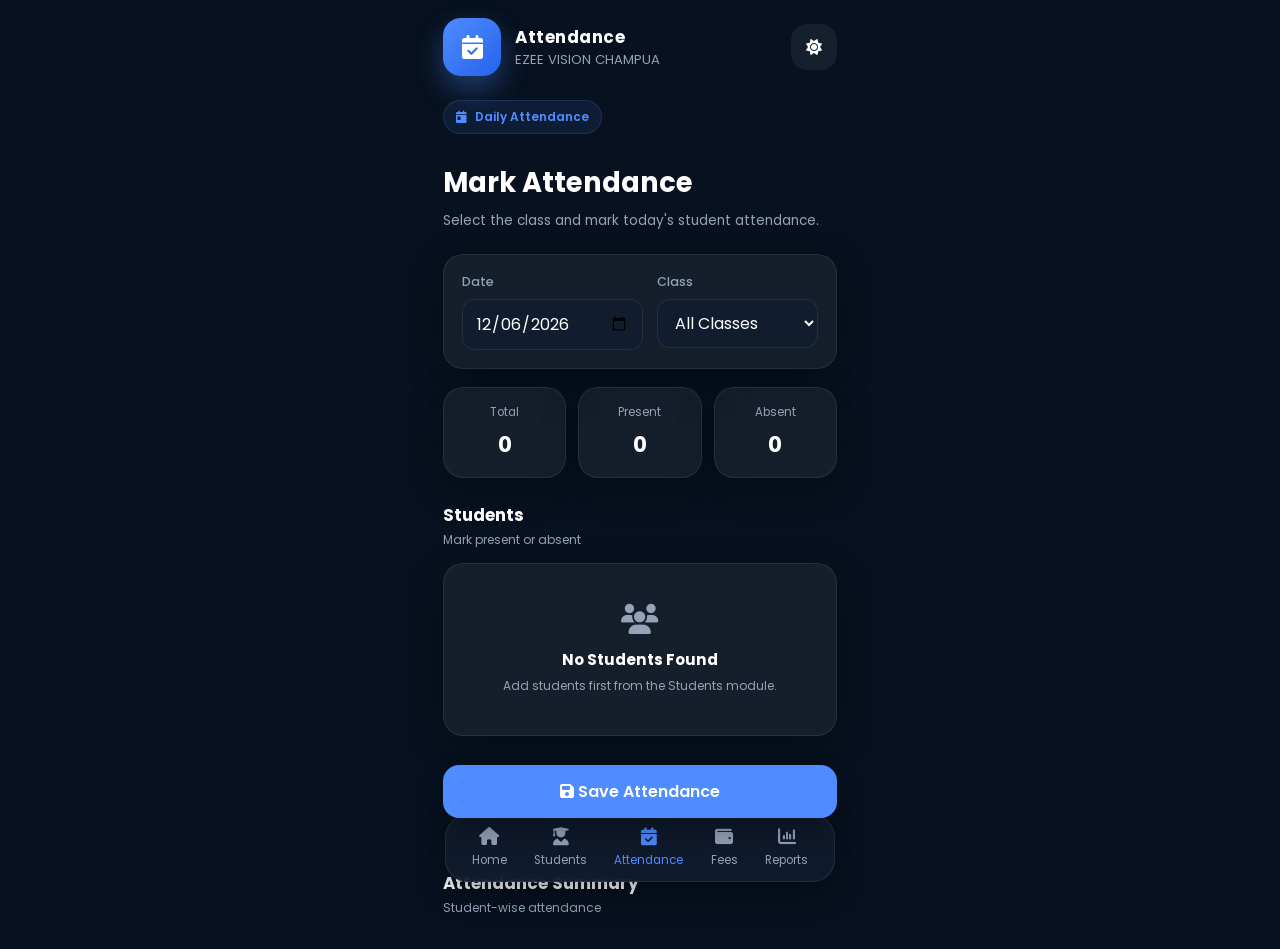
==== attendance.html @ 2d54793a "Update attendance.html" ====
<!DOCTYPE html>
<html lang="en">

<head>

    <meta charset="UTF-8">

    <meta
        name="viewport"
        content="width=device-width, initial-scale=1.0"
    >

    <meta
        name="theme-color"
        content="#07111F"
    >

    <title>
        Attendance • EZEE VISION CHAMPUA
    </title>

    <link
        rel="preconnect"
        href="https://fonts.googleapis.com"
    >

    <link
        rel="preconnect"
        href="https://fonts.gstatic.com"
        crossorigin
    >

    <link
        href="https://fonts.googleapis.com/css2?family=Poppins:wght@300;400;500;600;700;800&display=swap"
        rel="stylesheet"
    >

    <link
        rel="stylesheet"
        href="https://cdnjs.cloudflare.com/ajax/libs/font-awesome/6.7.2/css/all.min.css"
    >

    <link
        rel="stylesheet"
        href="assets/css/style.css"
    >

    <link
        rel="stylesheet"
        href="assets/css/attendance.css"
    >

</head>

<body>

<div class="app">

    <!-- ==========================
         HEADER
    ========================== -->

    <header class="topbar">

        <div class="brand">

            <div class="brand-logo">

                <i class="fa-solid fa-calendar-check"></i>

            </div>

            <div>

                <h1>Attendance</h1>

                <p>EZEE VISION CHAMPUA</p>

            </div>

        </div>

        <div class="top-actions">

            <button
                class="icon-btn"
                id="themeBtn"
                type="button"
            >

                <i class="fa-solid fa-moon"></i>

            </button>

        </div>

    </header>


    <!-- ==========================
         MAIN
    ========================== -->

    <main class="main-content">

        <!-- ==========================
             ATTENDANCE HEADER
        ========================== -->

        <section class="attendance-header">

            <div>

                <span class="hero-badge">

                    <i class="fa-solid fa-calendar-day"></i>

                    Daily Attendance

                </span>

                <h2>
                    Mark Attendance
                </h2>

                <p>
                    Select the class and mark today's
                    student attendance.
                </p>

            </div>

        </section>


        <!-- ==========================
             DATE & CLASS
        ========================== -->

        <section class="glass attendance-controls">

            <div class="control-group">

                <label for="attendanceDate">
                    Date
                </label>

                <input
                    type="date"
                    id="attendanceDate"
                >

            </div>

            <div class="control-group">

                <label for="attendanceClass">
                    Class
                </label>

                <select id="attendanceClass">

                    <option value="">
                        All Classes
                    </option>

                    <option value="Class 6">
                        Class 6
                    </option>

                    <option value="Class 7">
                        Class 7
                    </option>

                    <option value="Class 8">
                        Class 8
                    </option>

                    <option value="Class 9">
                        Class 9
                    </option>

                    <option value="Class 10">
                        Class 10
                    </option>

                </select>

            </div>

        </section>


        <!-- ==========================
             ATTENDANCE SUMMARY
        ========================== -->

        <section class="attendance-summary">

            <div class="glass attendance-stat">

                <span>
                    Total
                </span>

                <strong id="attendanceTotal">
                    0
                </strong>

            </div>

            <div class="glass attendance-stat">

                <span>
                    Present
                </span>

                <strong id="attendancePresent">
                    0
                </strong>

            </div>

            <div class="glass attendance-stat">

                <span>
                    Absent
                </span>

                <strong id="attendanceAbsent">
                    0
                </strong>

            </div>

        </section>


        <!-- ==========================
             STUDENT ATTENDANCE LIST
        ========================== -->

        <section>

            <div class="section-title">

                <div>

                    <h2>
                        Students
                    </h2>

                    <p>
                        Mark present or absent
                    </p>

                </div>

            </div>

            <div
                id="attendanceList"
                class="attendance-list"
            >

                <div class="glass attendance-empty">

                    <i class="fa-solid fa-users"></i>

                    <h3>
                        No Students Found
                    </h3>

                    <p>
                        Add students first from the
                        Students module.
                    </p>

                </div>

            </div>

        </section>

<!-- ==========================
     ATTENDANCE PERCENTAGE
========================== -->

<section class="attendance-percentage-section">

    <div class="section-title">

        <div>

            <h2>
                Attendance Summary
            </h2>

            <p>
                Student-wise attendance
            </p>

        </div>

    </div>

    <div
        id="attendancePercentageList"
        class="attendance-percentage-list"
    ></div>

</section>
        <!-- ==========================
             SAVE BUTTON
        ========================== -->

        <button
            class="primary-btn attendance-save"
            id="saveAttendance"
            type="button"
        >

            <i class="fa-solid fa-floppy-disk"></i>

            Save Attendance

        </button>

    </main>


    <!-- ==========================
         BOTTOM NAVIGATION
    ========================== -->

    <nav class="bottom-nav">

        <a
            href="index.html"
            class="nav-item"
        >

            <i class="fa-solid fa-house"></i>

            <span>
                Home
            </span>

        </a>

        <a
            href="students.html"
            class="nav-item"
        >

            <i class="fa-solid fa-user-graduate"></i>

            <span>
                Students
            </span>

        </a>

        <a
            href="attendance.html"
            class="nav-item active"
        >

            <i class="fa-solid fa-calendar-check"></i>

            <span>
                Attendance
            </span>

        </a>

        <a
            href="fees.html"
            class="nav-item"
        >

            <i class="fa-solid fa-wallet"></i>

            <span>
                Fees
            </span>

        </a>

        <a
            href="reports.html"
            class="nav-item"
        >

            <i class="fa-solid fa-chart-column"></i>

            <span>
                Reports
            </span>

        </a>

    </nav>

</div>


<!-- ==========================
     JAVASCRIPT
========================== -->

<script src="assets/js/app.js"></script>

<script src="assets/js/ui.js"></script>

<script src="assets/js/attendance.js"></script>

</body>

</html>
---- assets/css/style.css ----
/* ==========================================================
   EZEE VISION CHAMPUA
   Global Design System
   Version : 1.0.0
========================================================== */

/* ==========================
   RESET
========================== */

*,
*::before,
*::after{
    margin:0;
    padding:0;
    box-sizing:border-box;
}

html{
    scroll-behavior:smooth;
}

body{
    font-family:"Poppins",sans-serif;
    background:#07111F;
    color:#fff;
    min-height:100vh;
    overflow-x:hidden;
}

/* ==========================
   VARIABLES
========================== */

:root{

    --bg:#07111F;
    --surface:#111C2E;
    --card:#162338;

    --primary:#4F8CFF;
    --success:#22C55E;
    --warning:#F59E0B;
    --danger:#EF4444;

    --white:#FFFFFF;
    --text:#94A3B8;

    --radius:20px;
    --radius-sm:16px;

    --shadow:
    0 10px 35px rgba(0,0,0,.35);

    --glass:
    rgba(255,255,255,.06);

}

/* ==========================
   LINKS
========================== */

a{
    color:inherit;
    text-decoration:none;
}

img{
    max-width:100%;
    display:block;
}

button,
input,
select,
textarea{

    font:inherit;

    border:none;

    outline:none;

}

/* ==========================
   APP
========================== */

.app{

    width:min(430px,100%);

    margin:auto;

    min-height:100vh;

    position:relative;

    padding:18px;

}

/* ==========================
   GLASS
========================== */

.glass{

    background:var(--glass);

    backdrop-filter:blur(20px);

    border:1px solid
    rgba(255,255,255,.08);

    border-radius:var(--radius);

    box-shadow:var(--shadow);

}

/* ==========================
   BUTTONS
========================== */

.icon-btn{

    width:46px;

    height:46px;

    border-radius:16px;

    display:flex;

    align-items:center;

    justify-content:center;

    cursor:pointer;

    background:var(--glass);

    color:#fff;

    transition:.3s;

}

.icon-btn:hover{

    transform:translateY(-2px);

}

.primary-btn{

    background:var(--primary);

    color:#fff;

    padding:14px 22px;

    border-radius:16px;

    font-weight:600;

    cursor:pointer;

}

.secondary-btn{

    background:var(--surface);

    color:#fff;

    padding:14px 22px;

    border-radius:16px;

    cursor:pointer;

}

/* ==========================
   INPUTS
========================== */

input,
select,
textarea{

    width:100%;

    background:var(--surface);

    color:#fff;

    padding:14px;

    border-radius:16px;

    border:1px solid
    rgba(255,255,255,.08);

}

input::placeholder,
textarea::placeholder{

    color:var(--text);

}
/* ==========================================================
   TOPBAR
========================================================== */

.topbar{

    display:flex;

    align-items:center;

    justify-content:space-between;

    margin-bottom:24px;

}

.brand{

    display:flex;

    align-items:center;

    gap:14px;

}

.brand-logo{

    width:58px;

    height:58px;

    border-radius:18px;

    background:linear-gradient(
        135deg,
        var(--primary),
        #2563EB
    );

    display:flex;

    align-items:center;

    justify-content:center;

    color:#fff;

    font-size:24px;

    box-shadow:0 12px 28px rgba(79,140,255,.35);

}

.brand h1{

    font-size:1.05rem;

    font-weight:700;

    letter-spacing:.5px;

}

.brand p{

    color:var(--text);

    font-size:.82rem;

}

.top-actions{

    display:flex;

    gap:10px;

}

/* ==========================================================
   HERO
========================================================== */

.hero{

    display:flex;

    flex-direction:column;

    gap:20px;

    margin-bottom:26px;

}

.hero-badge{

    display:inline-flex;

    align-items:center;

    gap:8px;

    padding:8px 14px;

    border-radius:999px;

    background:rgba(79,140,255,.15);

    color:var(--primary);

    font-size:.78rem;

    font-weight:600;

    margin-bottom:14px;

}

.hero h2{

    font-size:2rem;

    line-height:1.25;

    font-weight:700;

    margin-bottom:12px;

}

.hero p{

    color:var(--text);

    line-height:1.7;

    font-size:.95rem;

}

/* ==========================================================
   CLOCK CARD
========================================================== */

.clock-card{

    padding:22px;

}

.clock-item p{

    color:var(--text);

    font-size:.8rem;

    margin-bottom:6px;

}

.clock-item h3{

    font-size:2rem;

    font-weight:700;

}

.clock-item h4{

    margin-top:10px;

    font-size:1rem;

    color:#fff;

}

.divider{

    height:1px;

    background:rgba(255,255,255,.08);

    margin:18px 0;

}

/* ==========================================================
   SECTION TITLE
========================================================== */

.section-title{

    display:flex;

    align-items:center;

    justify-content:space-between;

    margin:24px 0 16px;

}

.section-title h2{

    font-size:1.25rem;

    font-weight:700;

}

.section-title p{

    color:var(--text);

    font-size:.85rem;

}
/* ==========================================================
   DASHBOARD STATISTICS
========================================================== */

.stats-grid{

    display:grid;

    grid-template-columns:repeat(2,1fr);

    gap:16px;

    margin-bottom:28px;

}

.stat-card{

    padding:18px;

    display:flex;

    align-items:center;

    gap:14px;

    transition:.3s ease;

}

.stat-card:hover{

    transform:translateY(-4px);

    border-color:rgba(79,140,255,.35);

}

.stat-icon{

    width:54px;

    height:54px;

    border-radius:16px;

    display:flex;

    align-items:center;

    justify-content:center;

    color:#fff;

    font-size:20px;

    flex-shrink:0;

}

.stat-icon.blue{

    background:linear-gradient(135deg,#4F8CFF,#2563EB);

}

.stat-icon.green{

    background:linear-gradient(135deg,#22C55E,#16A34A);

}

.stat-icon.yellow{

    background:linear-gradient(135deg,#F59E0B,#D97706);

}

.stat-icon.red{

    background:linear-gradient(135deg,#EF4444,#DC2626);

}

.stat-content p{

    color:var(--text);

    font-size:.82rem;

    margin-bottom:6px;

}

.stat-content h3{

    font-size:1.25rem;

    font-weight:700;

}

/* ==========================================================
   QUICK ACTIONS
========================================================== */

.quick-grid{

    display:grid;

    grid-template-columns:repeat(2,1fr);

    gap:16px;

    margin-bottom:30px;

}

.quick-card{

    padding:22px 16px;

    display:flex;

    flex-direction:column;

    align-items:center;

    justify-content:center;

    gap:12px;

    min-height:120px;

    transition:.3s ease;

}

.quick-card:hover{

    transform:translateY(-4px);

    border-color:rgba(79,140,255,.35);

}

.quick-card i{

    font-size:30px;

    color:var(--primary);

}

.quick-card span{

    font-size:.9rem;

    font-weight:600;

    text-align:center;

}

/* ==========================================================
   MOBILE OPTIMIZATION
========================================================== */

@media (max-width:380px){

    .stats-grid{

        gap:12px;

    }

    .quick-grid{

        gap:12px;

    }

    .stat-card{

        padding:14px;

    }

    .quick-card{

        min-height:105px;

        padding:18px 12px;

    }

}

/* ==========================================================
   DASHBOARD PANELS
========================================================== */

.dashboard-grid{

    display:grid;

    gap:18px;

    margin-bottom:22px;

}

.panel{

    padding:20px;

}

.panel-header{

    display:flex;

    align-items:center;

    justify-content:space-between;

    margin-bottom:18px;

}

.panel-header h3{

    display:flex;

    align-items:center;

    gap:10px;

    font-size:1rem;

    font-weight:600;

}

.panel-header i{

    color:var(--primary);

}

/* ==========================================================
   ACTIVITY
========================================================== */

.activity-list{

    display:flex;

    flex-direction:column;

    gap:14px;

}

.activity-item{

    display:flex;

    gap:14px;

    align-items:flex-start;

}

.activity-icon{

    width:42px;

    height:42px;

    border-radius:12px;

    display:flex;

    align-items:center;

    justify-content:center;

    flex-shrink:0;

    color:#fff;

}

.activity-item h4{

    font-size:.95rem;

    margin-bottom:4px;

}

.activity-item p{

    color:var(--text);

    font-size:.82rem;

    line-height:1.5;

}

/* ==========================================================
   NOTICE BOARD
========================================================== */

.notice-list{

    display:flex;

    flex-direction:column;

    gap:14px;

}

.notice-item{

    padding:14px;

    border-radius:14px;

    background:rgba(255,255,255,.04);

}

.notice-item p{

    font-size:.85rem;

    color:var(--text);

    margin-top:8px;

    line-height:1.5;

}

.notice-badge{

    display:inline-block;

    padding:4px 10px;

    border-radius:999px;

    background:var(--primary);

    color:#fff;

    font-size:.7rem;

    font-weight:600;

}

/* ==========================================================
   SUMMARY
========================================================== */

.summary-panel{

    padding:20px;

    margin-bottom:90px;

}

.summary-grid{

    display:grid;

    grid-template-columns:repeat(3,1fr);

    gap:14px;

}

.summary-box{

    text-align:center;

    padding:18px 12px;

    border-radius:16px;

    background:rgba(255,255,255,.05);

}

.summary-box h4{

    font-size:1.35rem;

    margin-bottom:6px;

    color:var(--white);

}

.summary-box span{

    color:var(--text);

    font-size:.8rem;

}

/* ==========================================================
   BOTTOM NAVIGATION
========================================================== */

.bottom-nav{

    position:fixed;

    left:50%;

    transform:translateX(-50%);

    bottom:18px;

    width:min(390px,calc(100% - 24px));

    display:flex;

    justify-content:space-around;

    align-items:center;

    padding:12px;

    border-radius:22px;

    background:rgba(17,28,46,.92);

    backdrop-filter:blur(22px);

    border:1px solid rgba(255,255,255,.08);

    box-shadow:0 12px 30px rgba(0,0,0,.35);

    z-index:999;

}

.nav-item{

    display:flex;

    flex-direction:column;

    align-items:center;

    gap:6px;

    color:var(--text);

    font-size:.72rem;

    transition:.3s;

}

.nav-item i{

    font-size:18px;

}

.nav-item.active{

    color:var(--primary);

}

.nav-item:hover{

    color:var(--primary);

}

/* ==========================================================
   FOOTER
========================================================== */

.footer{

    text-align:center;

    padding:30px 20px 110px;

}

.footer h3{

    font-size:1rem;

    margin-bottom:8px;

}

.footer p{

    color:var(--text);

    font-size:.85rem;

}

.footer small{

    display:block;

    margin-top:14px;

    color:var(--text);

}
/* ==========================
   TOAST
========================== */

.toast{

position:fixed;

left:50%;

bottom:95px;

transform:translateX(-50%) translateY(30px);

background:#111C2E;

color:#fff;

padding:14px 18px;

border-radius:14px;

opacity:0;

transition:.3s;

z-index:5000;

box-shadow:0 12px 30px rgba(0,0,0,.3);

}

.toast.show{

opacity:1;

transform:translateX(-50%) translateY(0);

}

/* ==========================
   LOADING
========================== */

.loading{

cursor:progress;

pointer-events:none;

opacity:.75;

}
---- assets/css/attendance.css ----
/* ==========================================================
   EZEE VISION CHAMPUA
   Attendance Module
   Version : 1.0.0
========================================================== */

.attendance-header{

    margin-bottom:22px;

}

.attendance-header h2{

    margin-top:14px;

    font-size:1.7rem;

    font-weight:700;

}

.attendance-header p{

    margin-top:6px;

    color:var(--text);

    font-size:.85rem;

    line-height:1.6;

}

/* ==========================================================
   BADGE
========================================================== */

.hero-badge{

    display:inline-flex;

    align-items:center;

    gap:8px;

    padding:7px 12px;

    border-radius:30px;

    background:rgba(79,140,255,.10);

    border:1px solid rgba(79,140,255,.18);

    color:var(--primary);

    font-size:.75rem;

    font-weight:600;

}

/* ==========================================================
   CONTROLS
========================================================== */

.attendance-controls{

    display:grid;

    grid-template-columns:1fr 1fr;

    gap:14px;

    padding:18px;

    margin-bottom:18px;

}

.control-group{

    display:flex;

    flex-direction:column;

    gap:8px;

}

.control-group label{

    font-size:.78rem;

    color:var(--text);

    font-weight:500;

}

.control-group input,
.control-group select{

    width:100%;

    min-height:46px;

    padding:11px 13px;

    border:1px solid rgba(255,255,255,.08);

    border-radius:13px;

    background:var(--surface);

    color:var(--white);

    outline:none;

}

.control-group input:focus,
.control-group select:focus{

    border-color:var(--primary);

}

/* ==========================================================
   SUMMARY
========================================================== */

.attendance-summary{

    display:grid;

    grid-template-columns:repeat(3,1fr);

    gap:12px;

    margin-bottom:24px;

}

.attendance-stat{

    padding:16px 12px;

    text-align:center;

}

.attendance-stat span{

    display:block;

    color:var(--text);

    font-size:.72rem;

    margin-bottom:7px;

}

.attendance-stat strong{

    display:block;

    font-size:1.35rem;

}

/* ==========================================================
   SECTION TITLE
========================================================== */

.section-title{

    display:flex;

    align-items:center;

    justify-content:space-between;

    margin-bottom:14px;

}

.section-title h2{

    font-size:1.05rem;

}

.section-title p{

    margin-top:3px;

    color:var(--text);

    font-size:.75rem;

}

/* ==========================================================
   ATTENDANCE LIST
========================================================== */

.attendance-list{

    display:grid;

    gap:12px;

    padding-bottom:110px;

}

/* ==========================================================
   ATTENDANCE CARD
========================================================== */

.attendance-card{

    display:flex;

    align-items:center;

    gap:13px;

    padding:14px;

}

.attendance-avatar{

    width:48px;

    height:48px;

    flex-shrink:0;

    display:flex;

    align-items:center;

    justify-content:center;

    border-radius:15px;

    background:rgba(79,140,255,.12);

    color:var(--primary);

}

.attendance-student{

    flex:1;

    min-width:0;

}

.attendance-student h3{

    font-size:.9rem;

    font-weight:600;

    white-space:nowrap;

    overflow:hidden;

    text-overflow:ellipsis;

}

.attendance-student p{

    margin-top:3px;

    color:var(--text);

    font-size:.72rem;

}

/* ==========================================================
   ATTENDANCE ACTIONS
========================================================== */

.attendance-actions{

    display:flex;

    gap:7px;

}

.attendance-btn{

    width:40px;

    height:40px;

    border:1px solid transparent;

    border-radius:12px;

    display:flex;

    align-items:center;

    justify-content:center;

    cursor:pointer;

    transition:.2s ease;

}

.attendance-btn:hover{

    transform:translateY(-2px);

}

.attendance-btn:active{

    transform:scale(.94);

}

.attendance-btn.present{

    background:rgba(34,197,94,.12);

    color:#22C55E;

    border-color:rgba(34,197,94,.18);

}

.attendance-btn.absent{

    background:rgba(239,68,68,.12);

    color:#EF4444;

    border-color:rgba(239,68,68,.18);

}

.attendance-btn.active{

    box-shadow:0 0 0 2px currentColor;

}

/* ==========================================================
   EMPTY STATE
========================================================== */

.attendance-empty{

    padding:40px 20px;

    text-align:center;

}

.attendance-empty i{

    font-size:30px;

    color:var(--text);

    margin-bottom:14px;

}

.attendance-empty h3{

    font-size:.95rem;

    margin-bottom:6px;

}

.attendance-empty p{

    color:var(--text);

    font-size:.75rem;

    line-height:1.5;

}

/* ==========================================================
   SAVE BUTTON
========================================================== */

.attendance-save{

    position:fixed;

    left:50%;

    bottom:82px;

    transform:translateX(-50%);

    width:calc(100% - 36px);

    max-width:394px;

    z-index:1000;

    box-shadow:0 14px 30px rgba(0,0,0,.28);

}

/* ==========================================================
   MOBILE
========================================================== */

@media (max-width:430px){

    .attendance-controls{

        grid-template-columns:1fr;

    }

    .attendance-header h2{

        font-size:1.5rem;

    }

    .attendance-card{

        padding:12px;

    }

    .attendance-avatar{

        width:44px;

        height:44px;

    }

    .attendance-btn{

        width:38px;

        height:38px;

    }

}

/* ==========================================================
   VERY SMALL SCREEN
========================================================== */

@media (max-width:360px){

    .attendance-summary{

        gap:8px;

    }

    .attendance-stat{

        padding:13px 8px;

    }

    .attendance-stat strong{

        font-size:1.15rem;

    }

    .attendance-card{

        gap:9px;

    }

    .attendance-actions{

        gap:5px;

    }

}
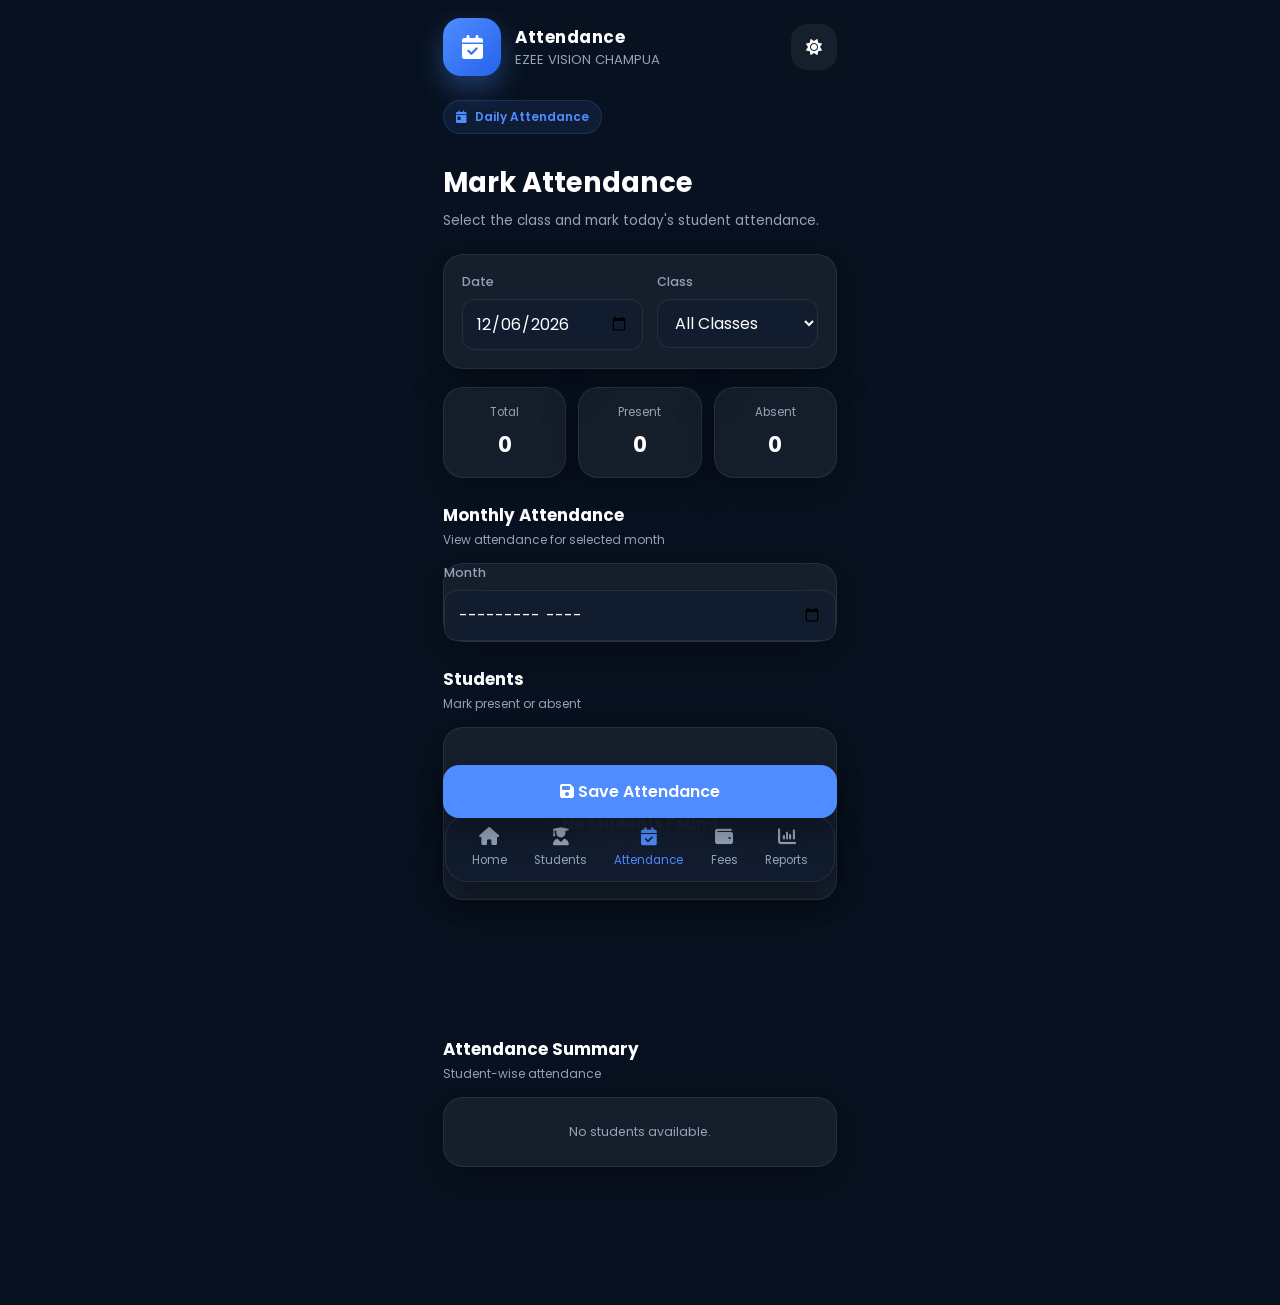
==== commit 6da4d199: "Update attendance.html" ====
--- a/attendance.html
+++ b/attendance.html
@@ -235,7 +235,51 @@
 
         </section>
 
-
+<!-- ==========================
+     MONTHLY ATTENDANCE
+========================== -->
+
+<section class="monthly-attendance-section">
+
+    <div class="section-title">
+
+        <div>
+
+            <h2>
+                Monthly Attendance
+            </h2>
+
+            <p>
+                View attendance for selected month
+            </p>
+
+        </div>
+
+    </div>
+
+    <div class="glass monthly-controls">
+
+        <div class="control-group">
+
+            <label for="attendanceMonth">
+                Month
+            </label>
+
+            <input
+                type="month"
+                id="attendanceMonth"
+            >
+
+        </div>
+
+    </div>
+
+    <div
+        id="monthlyAttendanceList"
+        class="monthly-attendance-list"
+    ></div>
+
+</section>
         <!-- ==========================
              STUDENT ATTENDANCE LIST
         ========================== -->
--- a/assets/css/attendance.css
+++ b/assets/css/attendance.css
@@ -501,3 +501,116 @@
     }
 
 }
+/* ==========================================================
+   ATTENDANCE PERCENTAGE
+========================================================== */
+
+.attendance-percentage-section{
+
+    margin-top:26px;
+
+    padding-bottom:120px;
+
+}
+
+.attendance-percentage-list{
+
+    display:grid;
+
+    gap:12px;
+
+}
+
+.percentage-card{
+
+    display:flex;
+
+    align-items:center;
+
+    gap:14px;
+
+    padding:15px;
+
+}
+
+.percentage-info{
+
+    flex:1;
+
+    min-width:0;
+
+}
+
+.percentage-info h3{
+
+    font-size:.88rem;
+
+    font-weight:600;
+
+    white-space:nowrap;
+
+    overflow:hidden;
+
+    text-overflow:ellipsis;
+
+}
+
+.percentage-info p{
+
+    margin-top:4px;
+
+    color:var(--text);
+
+    font-size:.72rem;
+
+}
+
+.percentage-value{
+
+    min-width:58px;
+
+    text-align:right;
+
+    font-size:1rem;
+
+    font-weight:700;
+
+}
+
+.percentage-bar{
+
+    height:6px;
+
+    margin-top:9px;
+
+    background:rgba(255,255,255,.08);
+
+    border-radius:20px;
+
+    overflow:hidden;
+
+}
+
+.percentage-fill{
+
+    height:100%;
+
+    border-radius:20px;
+
+    background:var(--primary);
+
+    transition:width .3s ease;
+
+}
+
+.percentage-empty{
+
+    padding:25px 18px;
+
+    text-align:center;
+
+    color:var(--text);
+
+    font-size:.78rem;
+
+}
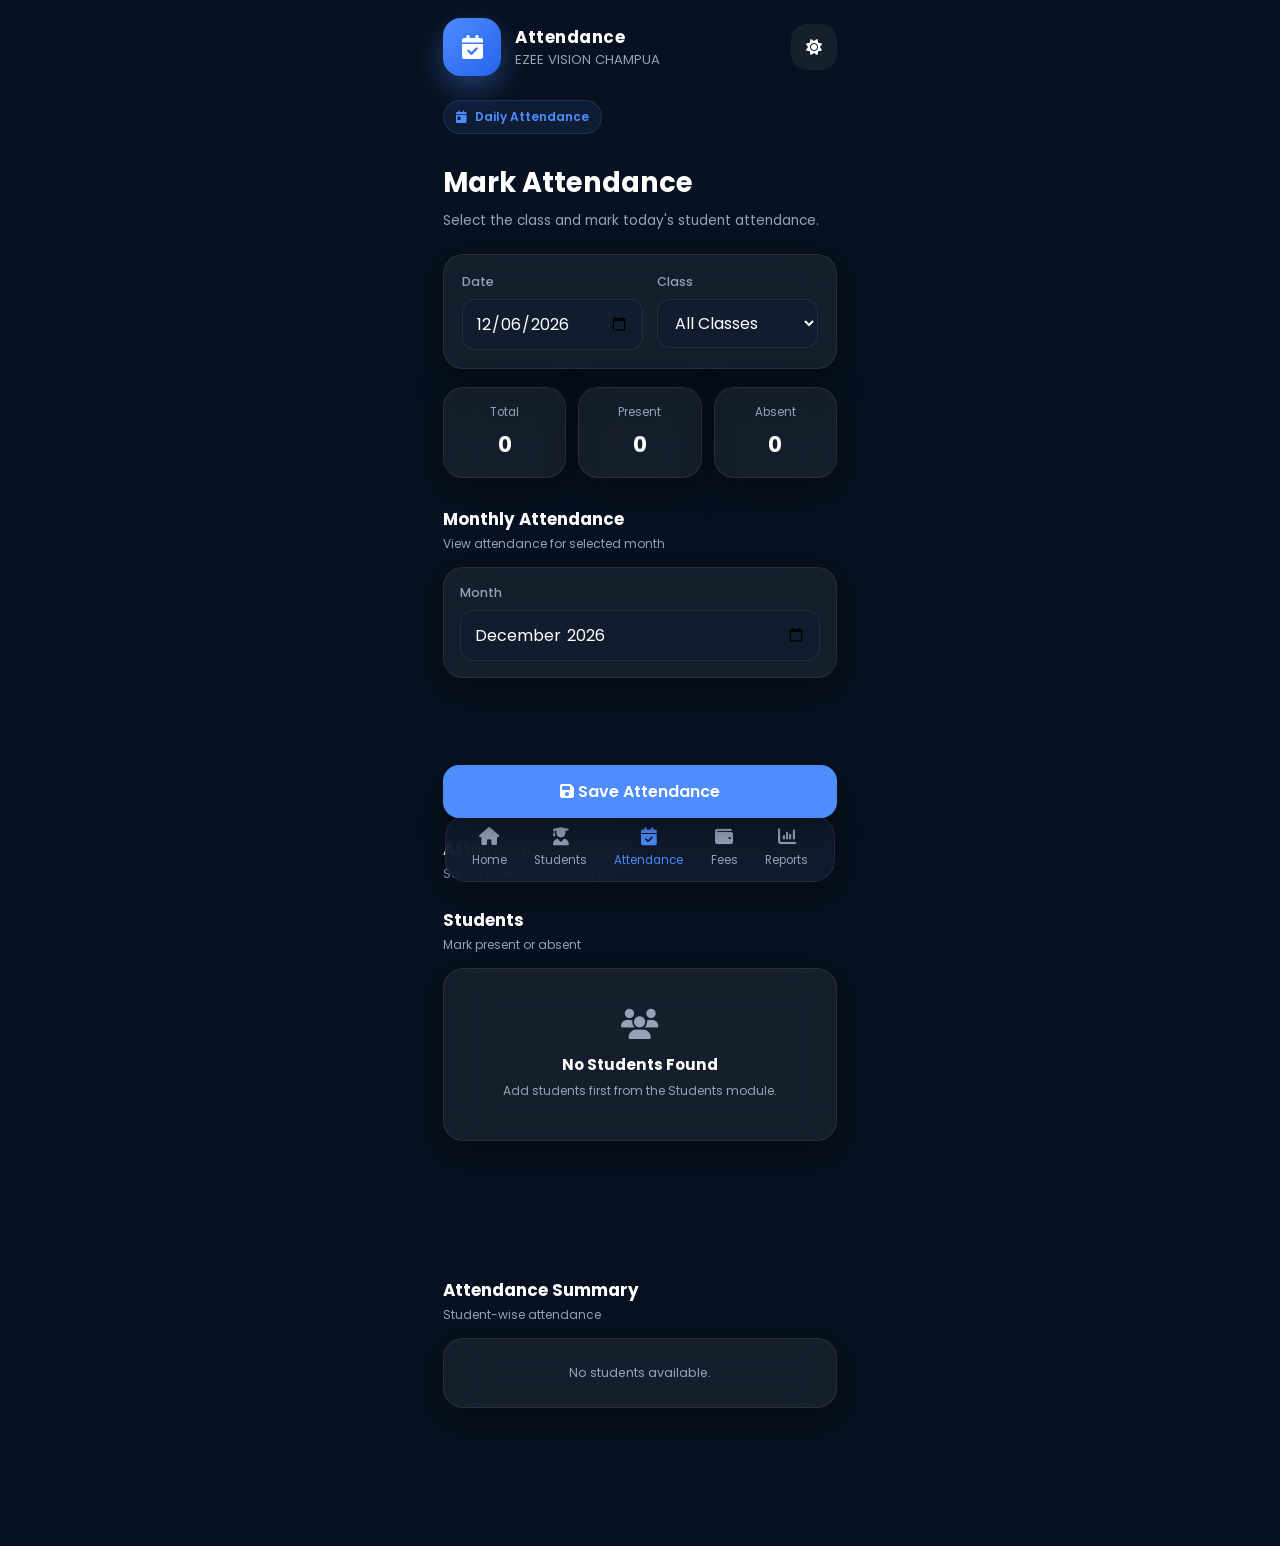
==== commit 921d0f1c: "Update attendance.html" ====
--- a/attendance.html
+++ b/attendance.html
@@ -280,6 +280,35 @@
     ></div>
 
 </section>
+
+<!-- ==========================
+     SAVED ATTENDANCE RECORDS
+========================== -->
+
+<section class="attendance-records-section">
+
+    <div class="section-title">
+
+        <div>
+
+            <h2>
+                Attendance Records
+            </h2>
+
+            <p>
+                Saved attendance history
+            </p>
+
+        </div>
+
+    </div>
+
+    <div
+        id="attendanceRecordsList"
+        class="attendance-records-list"
+    ></div>
+
+</section>
         <!-- ==========================
              STUDENT ATTENDANCE LIST
         ========================== -->
--- a/assets/css/attendance.css
+++ b/assets/css/attendance.css
@@ -614,3 +614,170 @@
     font-size:.78rem;
 
 }
+/* ==========================================================
+   MONTHLY ATTENDANCE
+========================================================== */
+
+.monthly-attendance-section{
+
+    margin-top:28px;
+
+    padding-bottom:120px;
+
+}
+
+.monthly-controls{
+
+    padding:16px;
+
+    margin-bottom:14px;
+
+}
+
+.monthly-attendance-list{
+
+    display:grid;
+
+    gap:12px;
+
+}
+
+.monthly-card{
+
+    padding:16px;
+
+}
+
+.monthly-card-header{
+
+    display:flex;
+
+    align-items:center;
+
+    justify-content:space-between;
+
+    gap:12px;
+
+}
+
+.monthly-student-info{
+
+    min-width:0;
+
+}
+
+.monthly-student-info h3{
+
+    font-size:.9rem;
+
+    font-weight:600;
+
+    white-space:nowrap;
+
+    overflow:hidden;
+
+    text-overflow:ellipsis;
+
+}
+
+.monthly-student-info p{
+
+    margin-top:4px;
+
+    color:var(--text);
+
+    font-size:.72rem;
+
+}
+
+.monthly-percentage{
+
+    font-size:1rem;
+
+    font-weight:700;
+
+}
+
+.monthly-stats{
+
+    display:grid;
+
+    grid-template-columns:repeat(3,1fr);
+
+    gap:8px;
+
+    margin-top:14px;
+
+}
+
+.monthly-stat{
+
+    padding:9px 6px;
+
+    border-radius:11px;
+
+    background:rgba(255,255,255,.04);
+
+    text-align:center;
+
+}
+
+.monthly-stat span{
+
+    display:block;
+
+    color:var(--text);
+
+    font-size:.65rem;
+
+}
+
+.monthly-stat strong{
+
+    display:block;
+
+    margin-top:3px;
+
+    font-size:.82rem;
+
+}
+
+.monthly-progress{
+
+    height:5px;
+
+    margin-top:12px;
+
+    background:rgba(255,255,255,.08);
+
+    border-radius:20px;
+
+    overflow:hidden;
+
+}
+
+.monthly-progress-fill{
+
+    height:100%;
+
+    width:0;
+
+    background:var(--primary);
+
+    border-radius:20px;
+
+    transition:width .3s ease;
+
+}
+
+.monthly-empty{
+
+    padding:25px 18px;
+
+    text-align:center;
+
+    color:var(--text);
+
+    font-size:.78rem;
+
+}
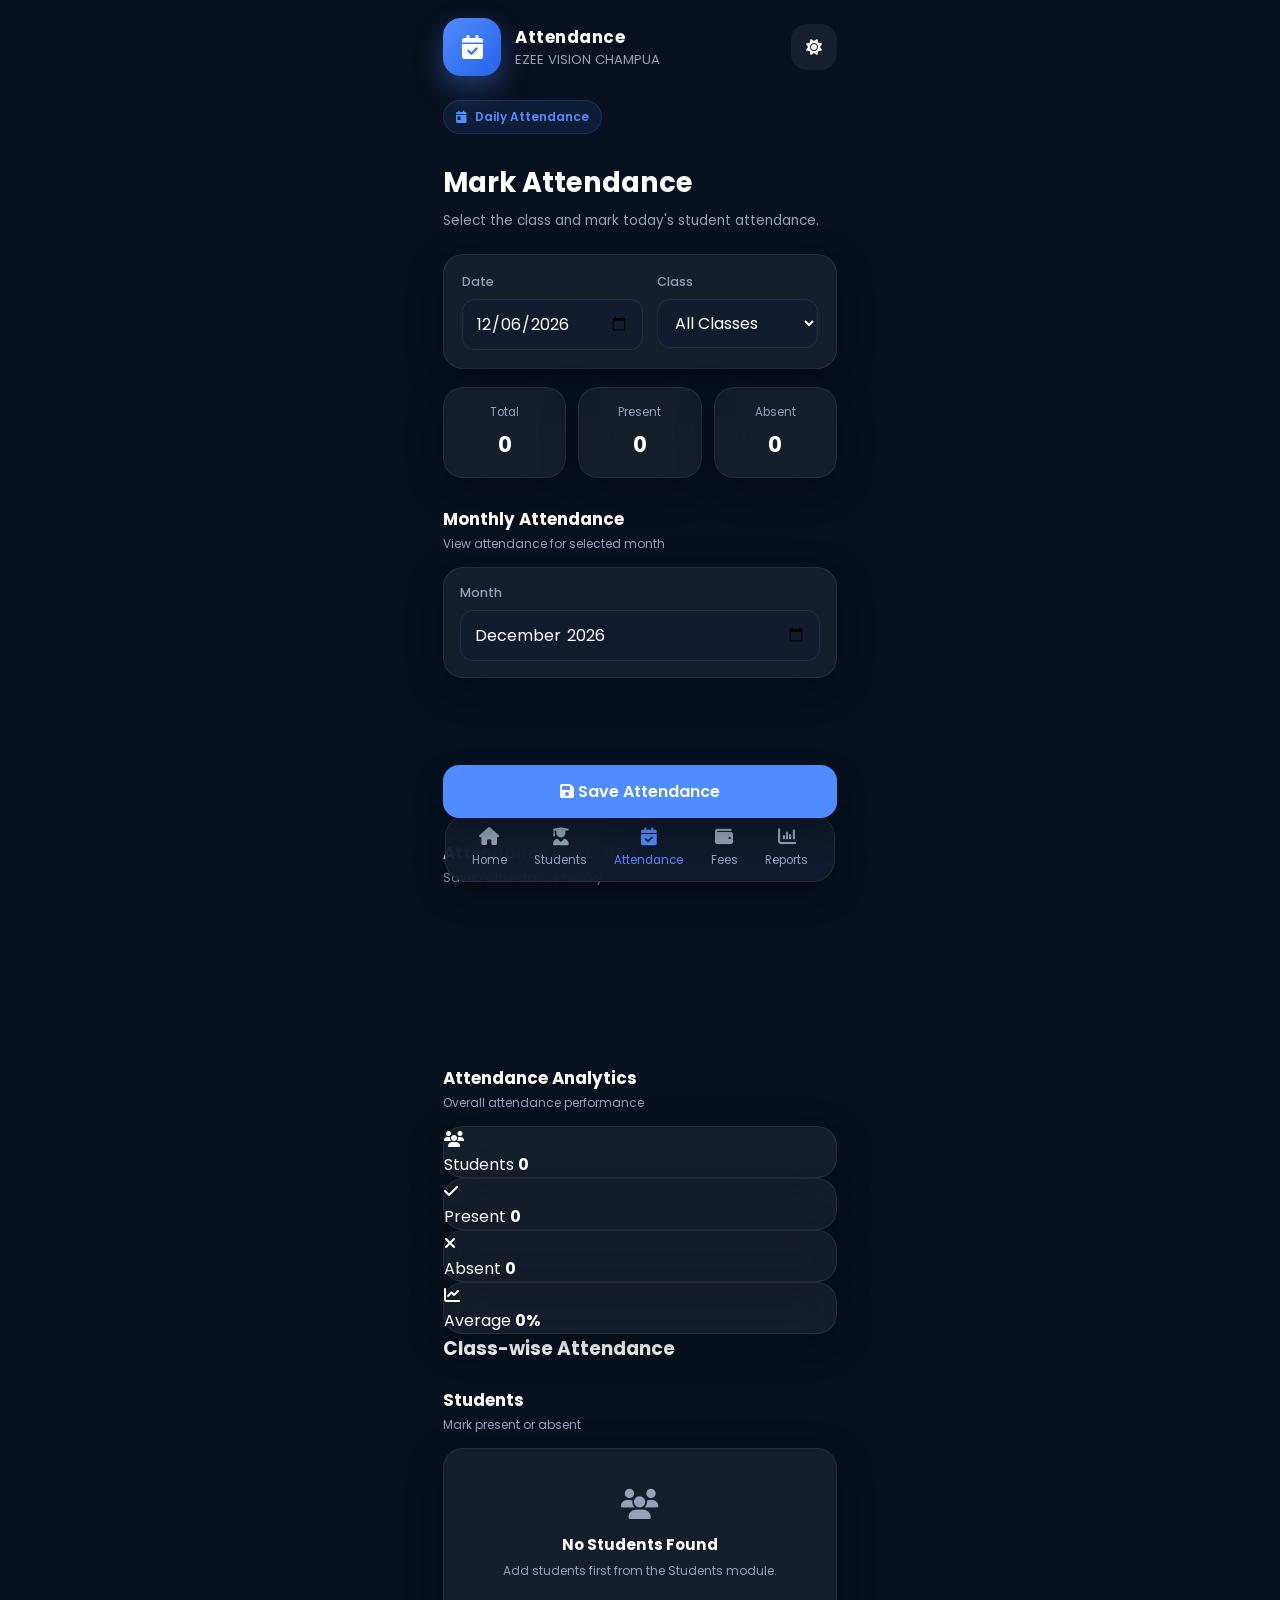
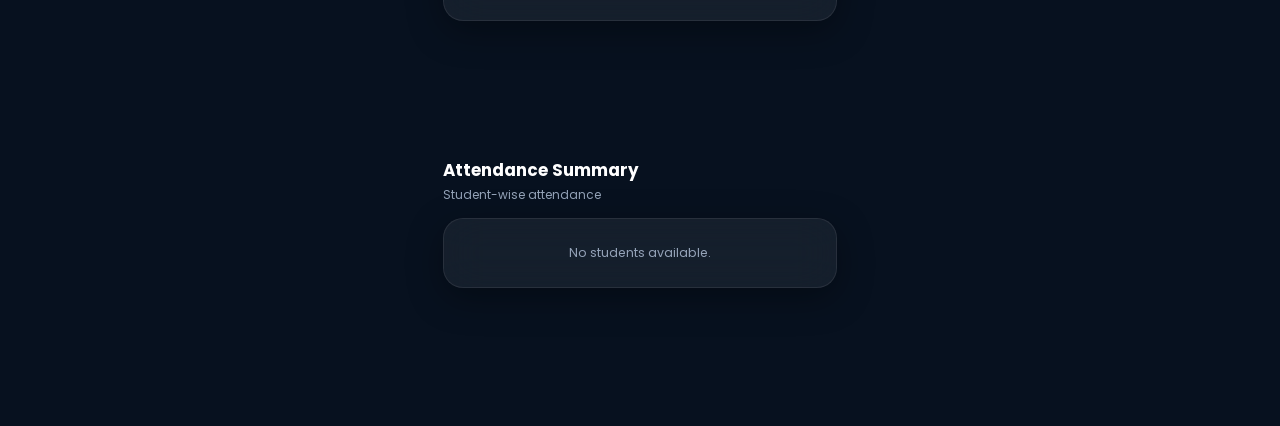
==== commit f346bb91: "Update attendance.html" ====
--- a/attendance.html
+++ b/attendance.html
@@ -309,6 +309,126 @@
     ></div>
 
 </section>
+<!-- ==========================
+     ATTENDANCE ANALYTICS
+========================== -->
+
+<section class="attendance-analytics-section">
+
+    <div class="section-title">
+
+        <div>
+
+            <h2>
+                Attendance Analytics
+            </h2>
+
+            <p>
+                Overall attendance performance
+            </p>
+
+        </div>
+
+    </div>
+
+    <!-- ANALYTICS STATS -->
+
+    <div class="analytics-stats">
+
+        <div class="glass analytics-card">
+
+            <div class="analytics-icon">
+
+                <i class="fa-solid fa-users"></i>
+
+            </div>
+
+            <span>
+                Students
+            </span>
+
+            <strong id="analyticsStudents">
+                0
+            </strong>
+
+        </div>
+
+
+        <div class="glass analytics-card">
+
+            <div class="analytics-icon">
+
+                <i class="fa-solid fa-check"></i>
+
+            </div>
+
+            <span>
+                Present
+            </span>
+
+            <strong id="analyticsPresent">
+                0
+            </strong>
+
+        </div>
+
+
+        <div class="glass analytics-card">
+
+            <div class="analytics-icon">
+
+                <i class="fa-solid fa-xmark"></i>
+
+            </div>
+
+            <span>
+                Absent
+            </span>
+
+            <strong id="analyticsAbsent">
+                0
+            </strong>
+
+        </div>
+
+
+        <div class="glass analytics-card">
+
+            <div class="analytics-icon">
+
+                <i class="fa-solid fa-chart-line"></i>
+
+            </div>
+
+            <span>
+                Average
+            </span>
+
+            <strong id="analyticsAverage">
+                0%
+            </strong>
+
+        </div>
+
+    </div>
+
+
+    <!-- CLASS ANALYTICS -->
+
+    <div class="class-analytics-wrapper">
+
+        <h3>
+            Class-wise Attendance
+        </h3>
+
+        <div
+            id="classAnalyticsList"
+            class="class-analytics-list"
+        ></div>
+
+    </div>
+
+</section>
         <!-- ==========================
              STUDENT ATTENDANCE LIST
         ========================== -->
--- a/assets/css/attendance.css
+++ b/assets/css/attendance.css
@@ -781,3 +781,178 @@
     font-size:.78rem;
 
 }
+/* ==========================================================
+   ATTENDANCE RECORDS
+========================================================== */
+
+.attendance-records-section{
+
+    margin-top:28px;
+
+    padding-bottom:140px;
+
+}
+
+.attendance-records-list{
+
+    display:grid;
+
+    gap:12px;
+
+}
+
+.attendance-record-card{
+
+    padding:16px;
+
+}
+
+.attendance-record-header{
+
+    display:flex;
+
+    align-items:center;
+
+    justify-content:space-between;
+
+    gap:12px;
+
+}
+
+.attendance-record-date{
+
+    display:flex;
+
+    align-items:center;
+
+    gap:10px;
+
+}
+
+.attendance-record-icon{
+
+    width:42px;
+
+    height:42px;
+
+    display:flex;
+
+    align-items:center;
+
+    justify-content:center;
+
+    border-radius:13px;
+
+    background:rgba(79,140,255,.12);
+
+    color:var(--primary);
+
+}
+
+.attendance-record-date h3{
+
+    font-size:.88rem;
+
+}
+
+.attendance-record-date p{
+
+    margin-top:3px;
+
+    color:var(--text);
+
+    font-size:.7rem;
+
+}
+
+.attendance-record-stats{
+
+    display:flex;
+
+    gap:8px;
+
+    margin-top:14px;
+
+}
+
+.attendance-record-stat{
+
+    flex:1;
+
+    padding:9px 6px;
+
+    border-radius:10px;
+
+    background:rgba(255,255,255,.04);
+
+    text-align:center;
+
+}
+
+.attendance-record-stat span{
+
+    display:block;
+
+    color:var(--text);
+
+    font-size:.63rem;
+
+}
+
+.attendance-record-stat strong{
+
+    display:block;
+
+    margin-top:3px;
+
+    font-size:.8rem;
+
+}
+
+.attendance-record-actions{
+
+    display:flex;
+
+    justify-content:flex-end;
+
+    margin-top:12px;
+
+}
+
+.attendance-record-edit{
+
+    min-height:38px;
+
+    padding:8px 13px;
+
+    border-radius:11px;
+
+    border:1px solid rgba(79,140,255,.18);
+
+    background:rgba(79,140,255,.10);
+
+    color:var(--primary);
+
+    cursor:pointer;
+
+    font-size:.72rem;
+
+}
+
+.attendance-record-edit:active{
+
+    transform:scale(.96);
+
+}
+
+.attendance-record-empty{
+
+    padding:28px 18px;
+
+    text-align:center;
+
+    color:var(--text);
+
+    font-size:.78rem;
+
+}
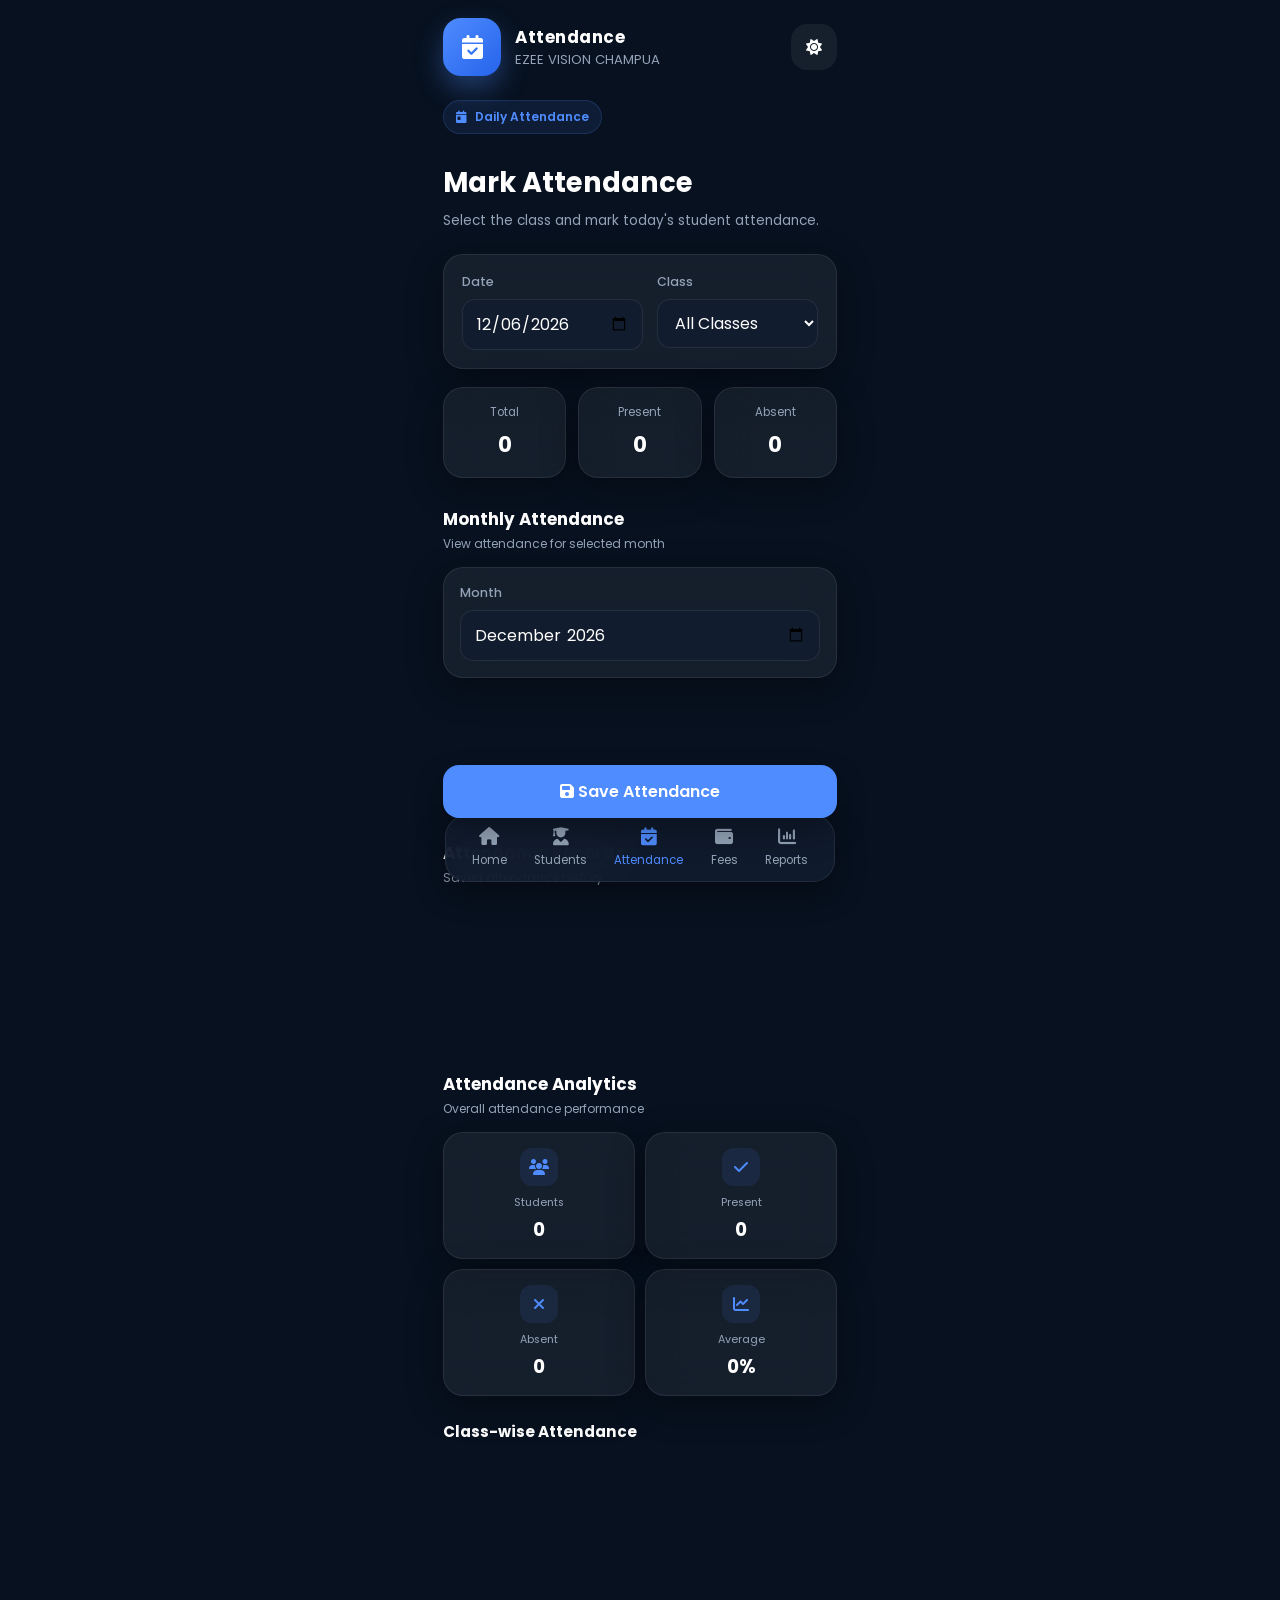
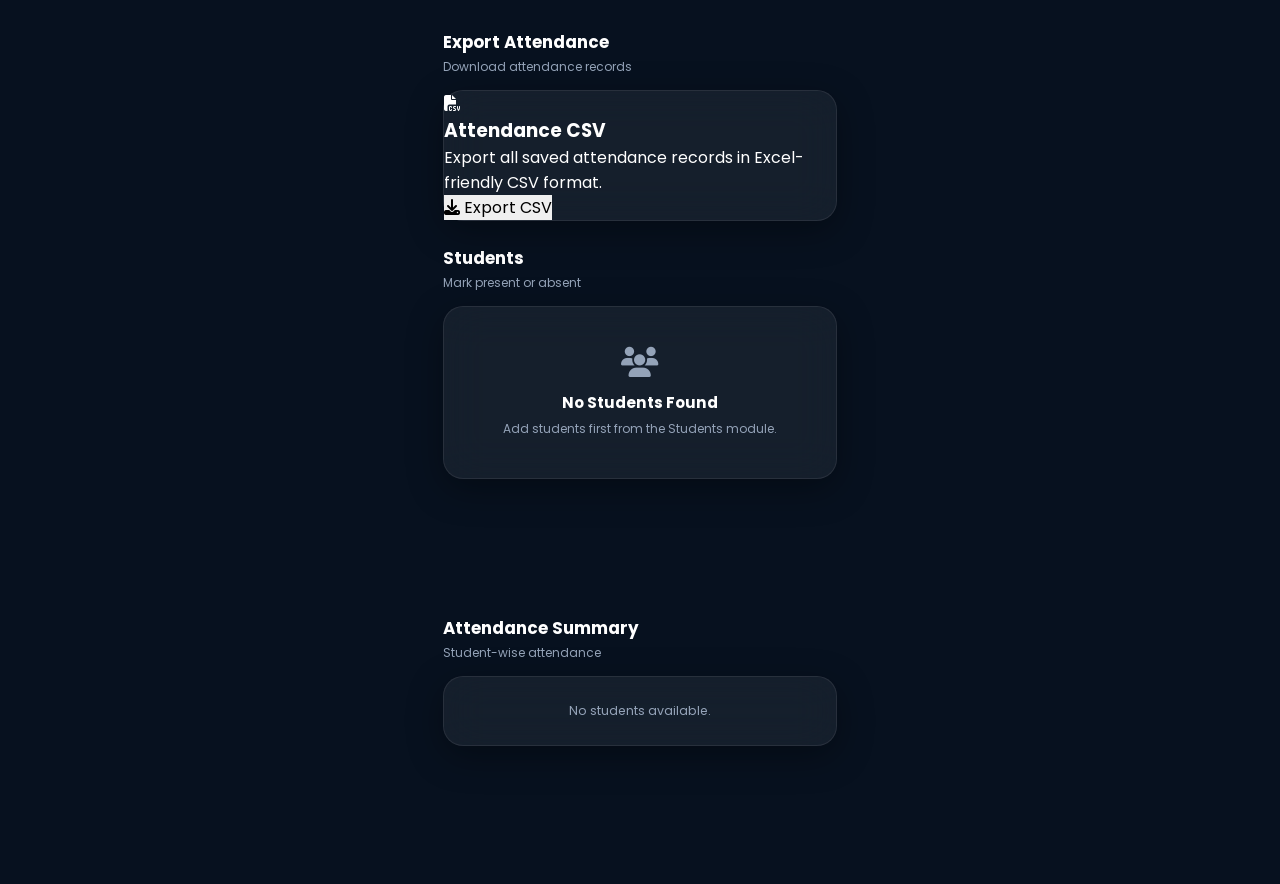
==== commit 1731cc82: "Update attendance.html" ====
--- a/attendance.html
+++ b/attendance.html
@@ -429,6 +429,64 @@
     </div>
 
 </section>
+<!-- ==========================
+     ATTENDANCE EXPORT
+========================== -->
+
+<section class="attendance-export-section">
+
+    <div class="section-title">
+
+        <div>
+
+            <h2>
+                Export Attendance
+            </h2>
+
+            <p>
+                Download attendance records
+            </p>
+
+        </div>
+
+    </div>
+
+    <div class="glass export-card">
+
+        <div class="export-icon">
+
+            <i class="fa-solid fa-file-csv"></i>
+
+        </div>
+
+        <div class="export-info">
+
+            <h3>
+                Attendance CSV
+            </h3>
+
+            <p>
+                Export all saved attendance records
+                in Excel-friendly CSV format.
+            </p>
+
+        </div>
+
+        <button
+            type="button"
+            id="exportAttendanceBtn"
+            class="export-btn"
+        >
+
+            <i class="fa-solid fa-download"></i>
+
+            Export CSV
+
+        </button>
+
+    </div>
+
+</section>
         <!-- ==========================
              STUDENT ATTENDANCE LIST
         ========================== -->
--- a/assets/css/attendance.css
+++ b/assets/css/attendance.css
@@ -956,3 +956,194 @@
     font-size:.78rem;
 
 }
+/* ==========================================================
+   ATTENDANCE ANALYTICS
+========================================================== */
+
+.attendance-analytics-section{
+
+    margin-top:30px;
+
+    padding-bottom:150px;
+
+}
+
+.analytics-stats{
+
+    display:grid;
+
+    grid-template-columns:repeat(2,1fr);
+
+    gap:10px;
+
+    margin-bottom:24px;
+
+}
+
+.analytics-card{
+
+    padding:15px;
+
+    text-align:center;
+
+}
+
+.analytics-icon{
+
+    width:38px;
+
+    height:38px;
+
+    margin:0 auto 9px;
+
+    display:flex;
+
+    align-items:center;
+
+    justify-content:center;
+
+    border-radius:12px;
+
+    background:rgba(79,140,255,.10);
+
+    color:var(--primary);
+
+}
+
+.analytics-card span{
+
+    display:block;
+
+    color:var(--text);
+
+    font-size:.68rem;
+
+}
+
+.analytics-card strong{
+
+    display:block;
+
+    margin-top:5px;
+
+    font-size:1.15rem;
+
+}
+
+.class-analytics-wrapper{
+
+    margin-top:20px;
+
+}
+
+.class-analytics-wrapper > h3{
+
+    margin-bottom:12px;
+
+    font-size:.95rem;
+
+}
+
+.class-analytics-list{
+
+    display:grid;
+
+    gap:12px;
+
+}
+
+.class-analytics-card{
+
+    padding:15px;
+
+}
+
+.class-analytics-header{
+
+    display:flex;
+
+    align-items:center;
+
+    justify-content:space-between;
+
+    gap:10px;
+
+}
+
+.class-analytics-header h3{
+
+    font-size:.85rem;
+
+}
+
+.class-analytics-header strong{
+
+    font-size:.9rem;
+
+}
+
+.class-analytics-meta{
+
+    display:flex;
+
+    justify-content:space-between;
+
+    margin-top:8px;
+
+    color:var(--text);
+
+    font-size:.68rem;
+
+}
+
+.class-analytics-bar{
+
+    height:6px;
+
+    margin-top:10px;
+
+    background:rgba(255,255,255,.08);
+
+    border-radius:20px;
+
+    overflow:hidden;
+
+}
+
+.class-analytics-fill{
+
+    height:100%;
+
+    border-radius:20px;
+
+    background:var(--primary);
+
+}
+
+.analytics-empty{
+
+    padding:24px;
+
+    text-align:center;
+
+    color:var(--text);
+
+    font-size:.75rem;
+
+}
+
+@media(max-width:360px){
+
+    .analytics-stats{
+
+        gap:8px;
+
+    }
+
+    .analytics-card{
+
+        padding:12px 8px;
+
+    }
+
+}
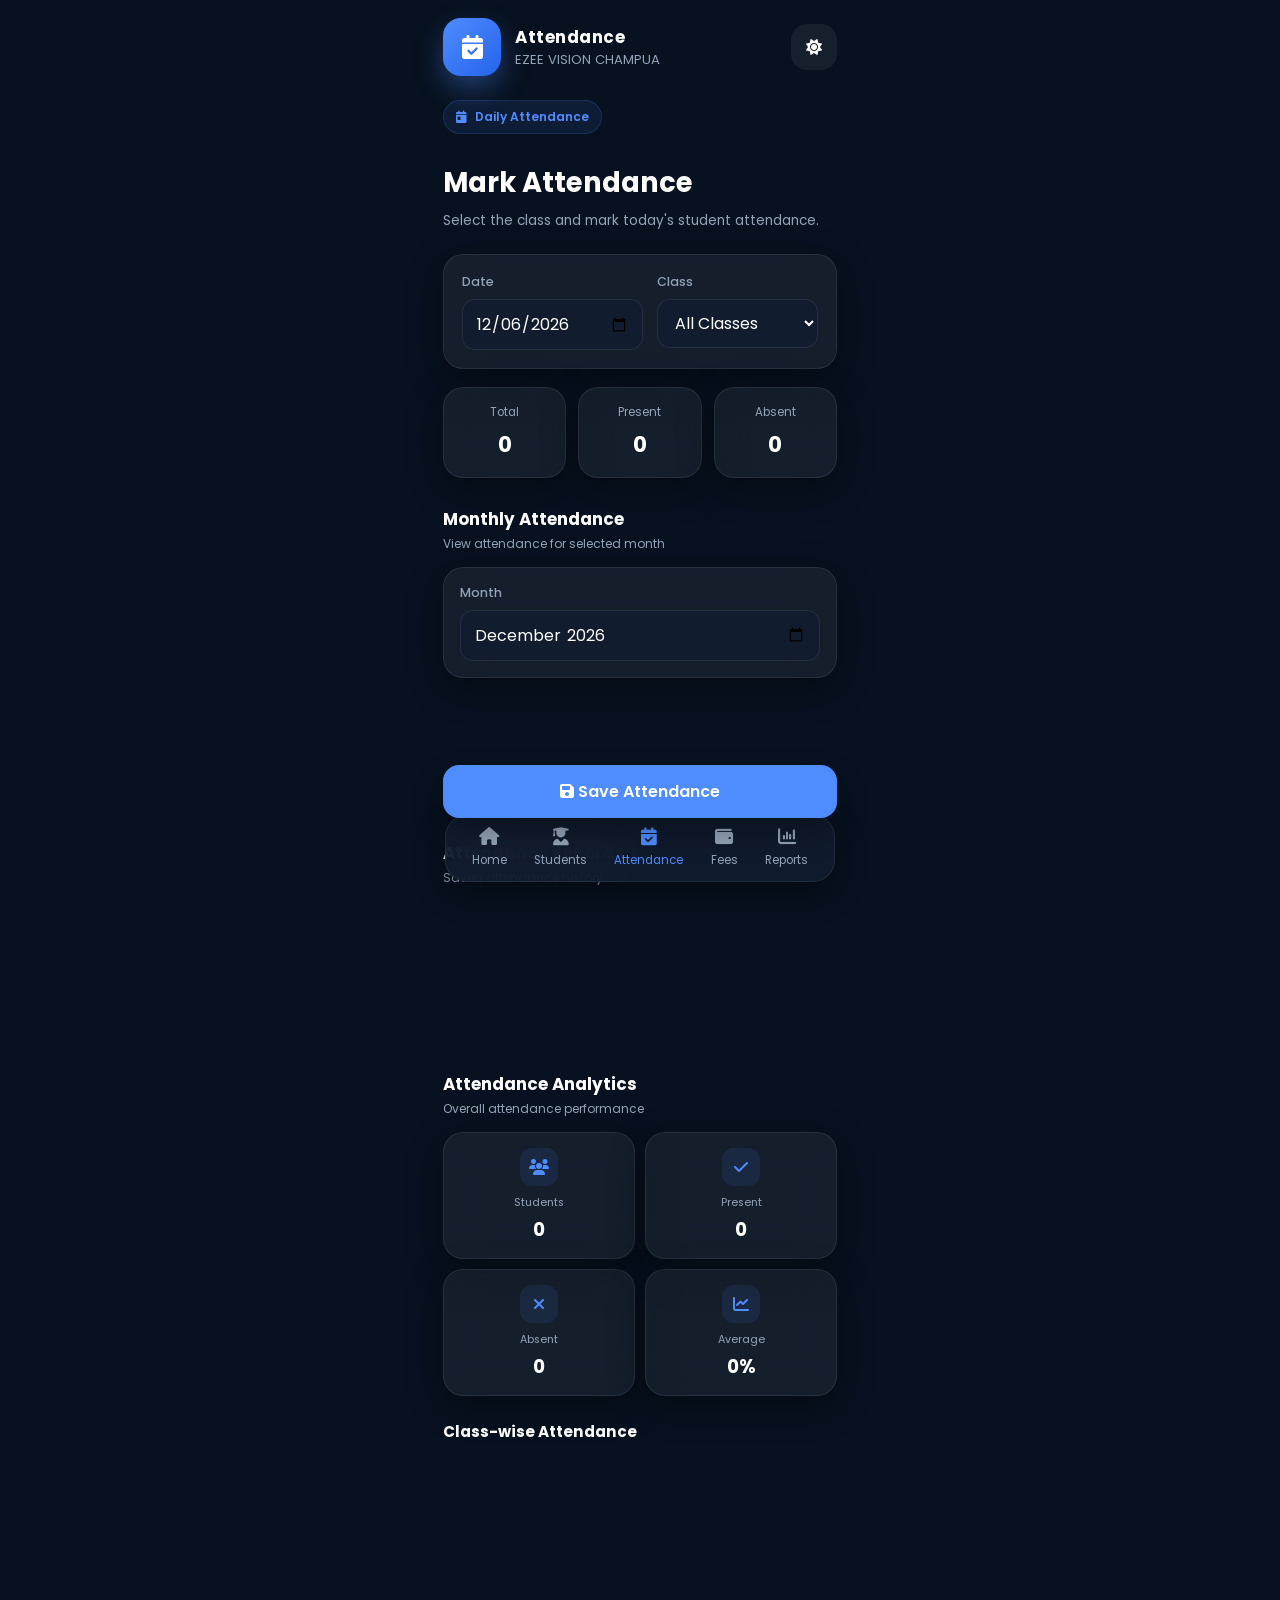
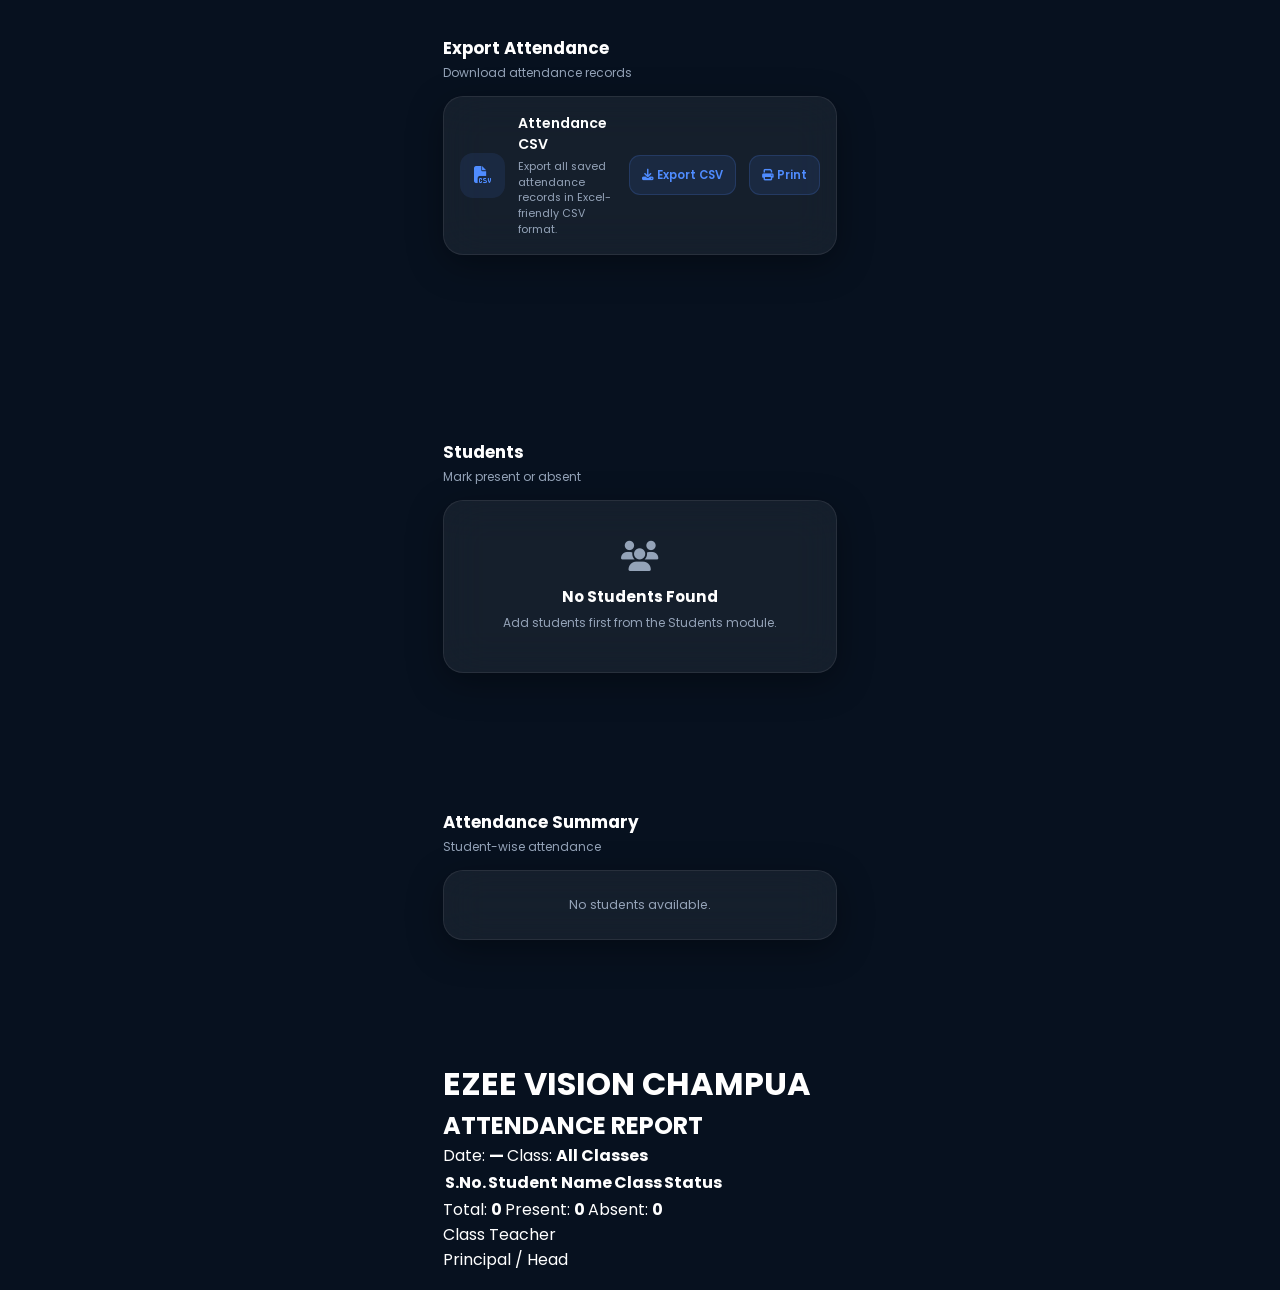
==== commit cd21f4c1: "Update attendance.html" ====
--- a/attendance.html
+++ b/attendance.html
@@ -483,10 +483,19 @@
             Export CSV
 
         </button>
+        <button
+    type="button"
+    id="printAttendanceBtn"
+    class="export-btn"
+>
+    <i class="fa-solid fa-print"></i>
+    Print
+        </button>
 
     </div>
 
 </section>
+
         <!-- ==========================
              STUDENT ATTENDANCE LIST
         ========================== -->
@@ -576,7 +585,114 @@
             Save Attendance
 
         </button>
-
+<!-- ==========================
+     PRINT ATTENDANCE REPORT
+========================== -->
+
+<div id="attendancePrintArea" class="attendance-print-area">
+
+    <div class="print-header">
+
+        <h1>
+            EZEE VISION CHAMPUA
+        </h1>
+
+        <h2>
+            ATTENDANCE REPORT
+        </h2>
+
+        <div class="print-meta">
+
+            <span>
+                Date:
+                <strong id="printAttendanceDate">
+                    —
+                </strong>
+            </span>
+
+            <span>
+                Class:
+                <strong id="printAttendanceClass">
+                    All Classes
+                </strong>
+            </span>
+
+        </div>
+
+    </div>
+
+    <table class="print-attendance-table">
+
+        <thead>
+
+            <tr>
+
+                <th>
+                    S.No.
+                </th>
+
+                <th>
+                    Student Name
+                </th>
+
+                <th>
+                    Class
+                </th>
+
+                <th>
+                    Status
+                </th>
+
+            </tr>
+
+        </thead>
+
+        <tbody id="printAttendanceBody">
+
+        </tbody>
+
+    </table>
+
+    <div class="print-summary">
+
+        <span>
+            Total:
+            <strong id="printTotal">
+                0
+            </strong>
+        </span>
+
+        <span>
+            Present:
+            <strong id="printPresent">
+                0
+            </strong>
+        </span>
+
+        <span>
+            Absent:
+            <strong id="printAbsent">
+                0
+            </strong>
+        </span>
+
+    </div>
+
+    <div class="print-signatures">
+
+        <div>
+            <span></span>
+            <p>Class Teacher</p>
+        </div>
+
+        <div>
+            <span></span>
+            <p>Principal / Head</p>
+        </div>
+
+    </div>
+
+</div>
     </main>
 
 
--- a/assets/css/attendance.css
+++ b/assets/css/attendance.css
@@ -1147,3 +1147,134 @@
     }
 
 }
+/* ==========================================================
+   ATTENDANCE EXPORT
+========================================================== */
+
+.attendance-export-section{
+
+    margin-top:30px;
+
+    padding-bottom:160px;
+
+}
+
+.export-card{
+
+    display:flex;
+
+    align-items:center;
+
+    gap:13px;
+
+    padding:16px;
+
+}
+
+.export-icon{
+
+    width:45px;
+
+    height:45px;
+
+    flex-shrink:0;
+
+    display:flex;
+
+    align-items:center;
+
+    justify-content:center;
+
+    border-radius:13px;
+
+    background:rgba(79,140,255,.10);
+
+    color:var(--primary);
+
+    font-size:1.05rem;
+
+}
+
+.export-info{
+
+    flex:1;
+
+    min-width:0;
+
+}
+
+.export-info h3{
+
+    font-size:.88rem;
+
+    font-weight:600;
+
+}
+
+.export-info p{
+
+    margin-top:4px;
+
+    color:var(--text);
+
+    font-size:.68rem;
+
+    line-height:1.45;
+
+}
+
+.export-btn{
+
+    min-height:40px;
+
+    padding:9px 12px;
+
+    border:1px solid rgba(79,140,255,.18);
+
+    border-radius:11px;
+
+    background:rgba(79,140,255,.10);
+
+    color:var(--primary);
+
+    cursor:pointer;
+
+    font-size:.72rem;
+
+    font-weight:600;
+
+    white-space:nowrap;
+
+}
+
+.export-btn:active{
+
+    transform:scale(.96);
+
+}
+
+@media(max-width:380px){
+
+    .export-card{
+
+        align-items:flex-start;
+
+        flex-wrap:wrap;
+
+    }
+
+    .export-info{
+
+        width:calc(100% - 58px);
+
+    }
+
+    .export-btn{
+
+        width:100%;
+
+        margin-top:3px;
+
+    }
+
+}
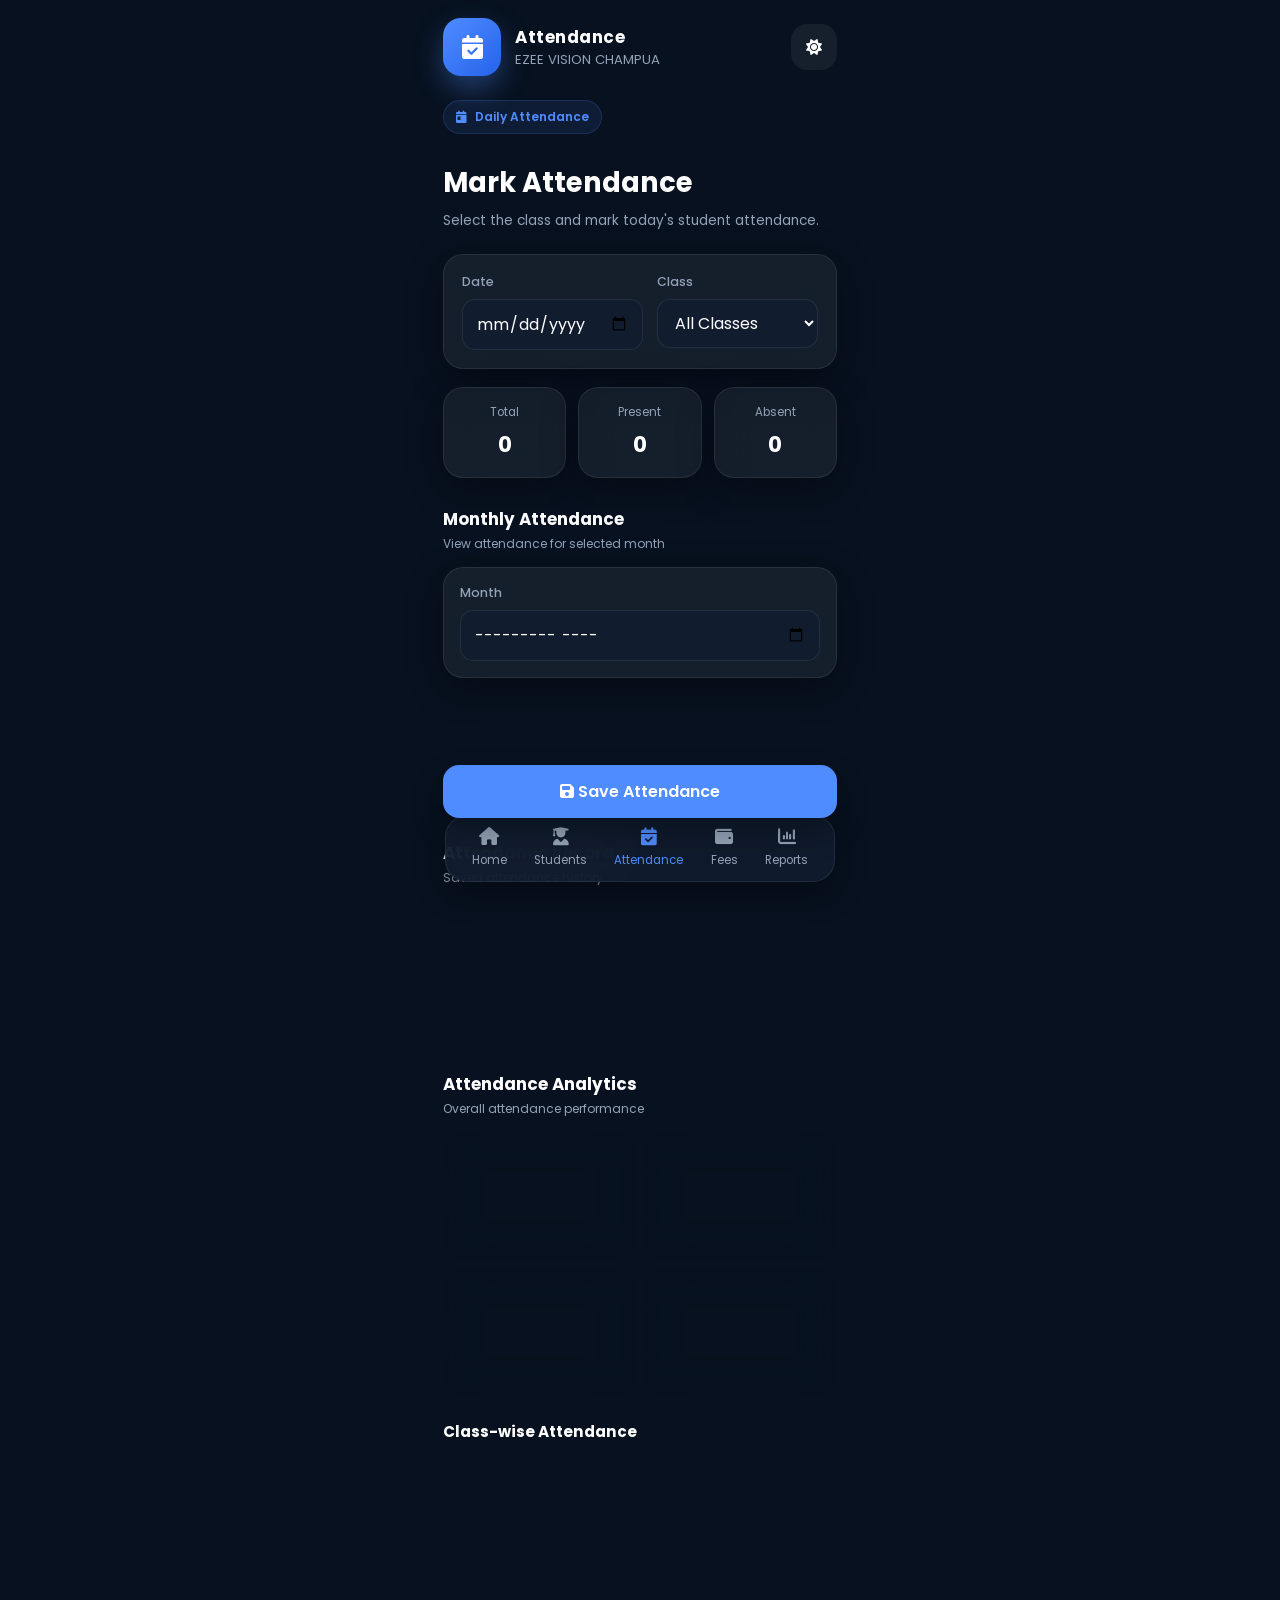
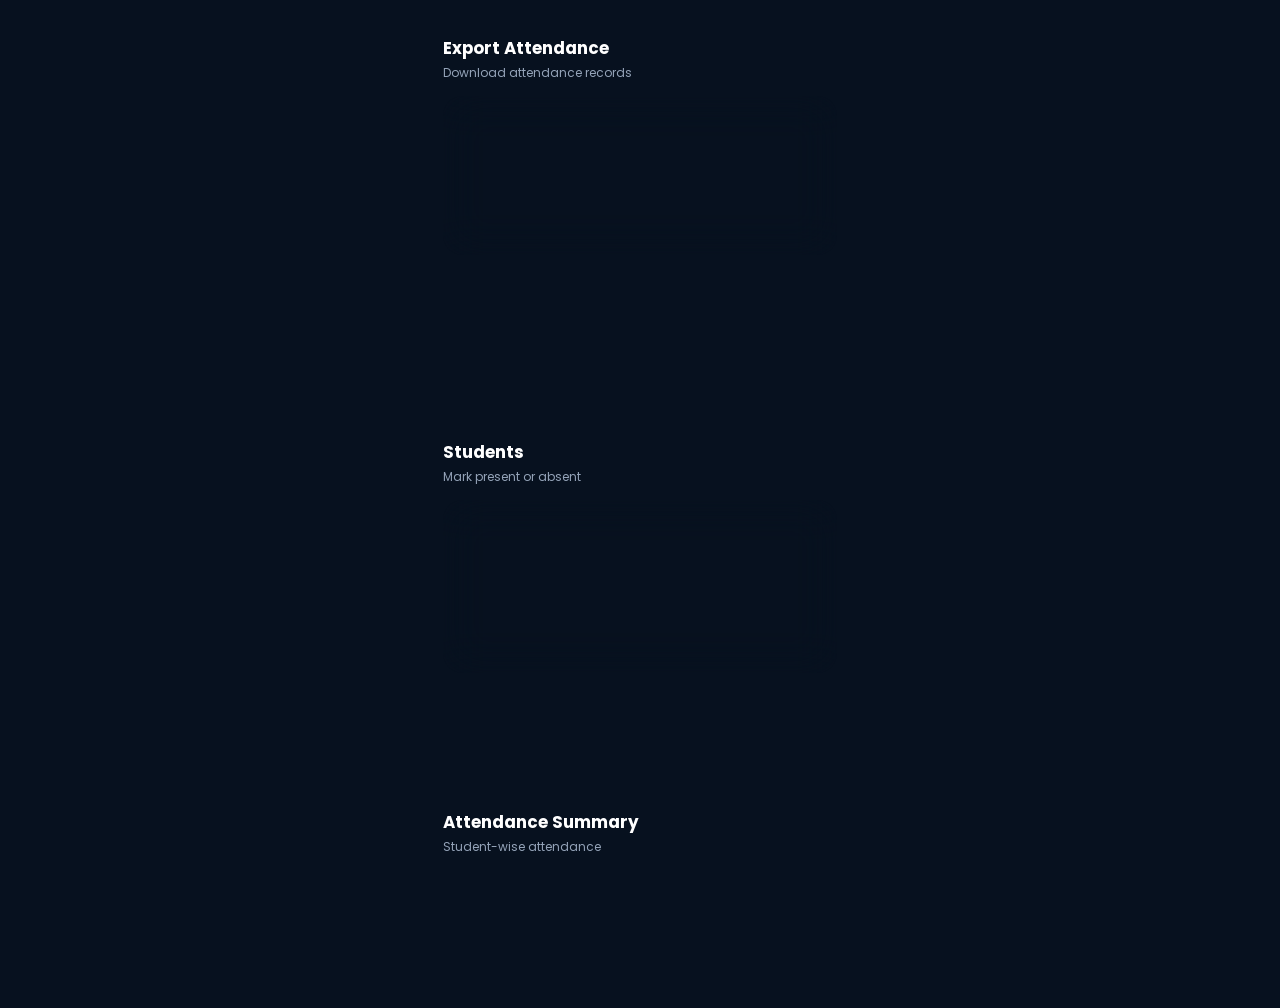
==== commit 57baf0ca: "Update attendance.html" ====
--- a/attendance.html
+++ b/attendance.html
@@ -19,6 +19,7 @@
         Attendance • EZEE VISION CHAMPUA
     </title>
 
+    <!-- Google Fonts -->
     <link
         rel="preconnect"
         href="https://fonts.googleapis.com"
@@ -35,16 +36,19 @@
         rel="stylesheet"
     >
 
+    <!-- Font Awesome -->
     <link
         rel="stylesheet"
         href="https://cdnjs.cloudflare.com/ajax/libs/font-awesome/6.7.2/css/all.min.css"
     >
 
+    <!-- Global CSS -->
     <link
         rel="stylesheet"
         href="assets/css/style.css"
     >
 
+    <!-- Attendance CSS -->
     <link
         rel="stylesheet"
         href="assets/css/attendance.css"
@@ -52,13 +56,15 @@
 
 </head>
 
+
 <body>
 
 <div class="app">
 
-    <!-- ==========================
+
+    <!-- ======================================================
          HEADER
-    ========================== -->
+    ======================================================= -->
 
     <header class="topbar">
 
@@ -72,13 +78,18 @@
 
             <div>
 
-                <h1>Attendance</h1>
-
-                <p>EZEE VISION CHAMPUA</p>
+                <h1>
+                    Attendance
+                </h1>
+
+                <p>
+                    EZEE VISION CHAMPUA
+                </p>
 
             </div>
 
         </div>
+
 
         <div class="top-actions">
 
@@ -86,6 +97,7 @@
                 class="icon-btn"
                 id="themeBtn"
                 type="button"
+                aria-label="Toggle theme"
             >
 
                 <i class="fa-solid fa-moon"></i>
@@ -97,15 +109,17 @@
     </header>
 
 
-    <!-- ==========================
-         MAIN
-    ========================== -->
+
+    <!-- ======================================================
+         MAIN CONTENT
+    ======================================================= -->
 
     <main class="main-content">
 
-        <!-- ==========================
+
+        <!-- ==================================================
              ATTENDANCE HEADER
-        ========================== -->
+        =================================================== -->
 
         <section class="attendance-header">
 
@@ -118,10 +132,12 @@
                     Daily Attendance
 
                 </span>
+
 
                 <h2>
                     Mark Attendance
                 </h2>
+
 
                 <p>
                     Select the class and mark today's
@@ -133,11 +149,13 @@
         </section>
 
 
-        <!-- ==========================
-             DATE & CLASS
-        ========================== -->
+
+        <!-- ==================================================
+             DATE & CLASS CONTROLS
+        =================================================== -->
 
         <section class="glass attendance-controls">
+
 
             <div class="control-group">
 
@@ -152,6 +170,7 @@
 
             </div>
 
+
             <div class="control-group">
 
                 <label for="attendanceClass">
@@ -191,11 +210,13 @@
         </section>
 
 
-        <!-- ==========================
+
+        <!-- ==================================================
              ATTENDANCE SUMMARY
-        ========================== -->
+        =================================================== -->
 
         <section class="attendance-summary">
+
 
             <div class="glass attendance-stat">
 
@@ -209,6 +230,7 @@
 
             </div>
 
+
             <div class="glass attendance-stat">
 
                 <span>
@@ -221,6 +243,7 @@
 
             </div>
 
+
             <div class="glass attendance-stat">
 
                 <span>
@@ -235,270 +258,297 @@
 
         </section>
 
-<!-- ==========================
-     MONTHLY ATTENDANCE
-========================== -->
-
-<section class="monthly-attendance-section">
-
-    <div class="section-title">
-
-        <div>
-
-            <h2>
-                Monthly Attendance
-            </h2>
-
-            <p>
-                View attendance for selected month
-            </p>
-
-        </div>
-
-    </div>
-
-    <div class="glass monthly-controls">
-
-        <div class="control-group">
-
-            <label for="attendanceMonth">
-                Month
-            </label>
-
-            <input
-                type="month"
-                id="attendanceMonth"
-            >
-
-        </div>
-
-    </div>
-
-    <div
-        id="monthlyAttendanceList"
-        class="monthly-attendance-list"
-    ></div>
-
-</section>
-
-<!-- ==========================
-     SAVED ATTENDANCE RECORDS
-========================== -->
-
-<section class="attendance-records-section">
-
-    <div class="section-title">
-
-        <div>
-
-            <h2>
-                Attendance Records
-            </h2>
-
-            <p>
-                Saved attendance history
-            </p>
-
-        </div>
-
-    </div>
-
-    <div
-        id="attendanceRecordsList"
-        class="attendance-records-list"
-    ></div>
-
-</section>
-<!-- ==========================
-     ATTENDANCE ANALYTICS
-========================== -->
-
-<section class="attendance-analytics-section">
-
-    <div class="section-title">
-
-        <div>
-
-            <h2>
-                Attendance Analytics
-            </h2>
-
-            <p>
-                Overall attendance performance
-            </p>
-
-        </div>
-
-    </div>
-
-    <!-- ANALYTICS STATS -->
-
-    <div class="analytics-stats">
-
-        <div class="glass analytics-card">
-
-            <div class="analytics-icon">
-
-                <i class="fa-solid fa-users"></i>
-
-            </div>
-
-            <span>
-                Students
-            </span>
-
-            <strong id="analyticsStudents">
-                0
-            </strong>
-
-        </div>
-
-
-        <div class="glass analytics-card">
-
-            <div class="analytics-icon">
-
-                <i class="fa-solid fa-check"></i>
-
-            </div>
-
-            <span>
-                Present
-            </span>
-
-            <strong id="analyticsPresent">
-                0
-            </strong>
-
-        </div>
-
-
-        <div class="glass analytics-card">
-
-            <div class="analytics-icon">
-
-                <i class="fa-solid fa-xmark"></i>
-
-            </div>
-
-            <span>
-                Absent
-            </span>
-
-            <strong id="analyticsAbsent">
-                0
-            </strong>
-
-        </div>
-
-
-        <div class="glass analytics-card">
-
-            <div class="analytics-icon">
-
-                <i class="fa-solid fa-chart-line"></i>
-
-            </div>
-
-            <span>
-                Average
-            </span>
-
-            <strong id="analyticsAverage">
-                0%
-            </strong>
-
-        </div>
-
-    </div>
-
-
-    <!-- CLASS ANALYTICS -->
-
-    <div class="class-analytics-wrapper">
-
-        <h3>
-            Class-wise Attendance
-        </h3>
-
-        <div
-            id="classAnalyticsList"
-            class="class-analytics-list"
-        ></div>
-
-    </div>
-
-</section>
-<!-- ==========================
-     ATTENDANCE EXPORT
-========================== -->
-
-<section class="attendance-export-section">
-
-    <div class="section-title">
-
-        <div>
-
-            <h2>
-                Export Attendance
-            </h2>
-
-            <p>
-                Download attendance records
-            </p>
-
-        </div>
-
-    </div>
-
-    <div class="glass export-card">
-
-        <div class="export-icon">
-
-            <i class="fa-solid fa-file-csv"></i>
-
-        </div>
-
-        <div class="export-info">
-
-            <h3>
-                Attendance CSV
-            </h3>
-
-            <p>
-                Export all saved attendance records
-                in Excel-friendly CSV format.
-            </p>
-
-        </div>
-
-        <button
-            type="button"
-            id="exportAttendanceBtn"
-            class="export-btn"
-        >
-
-            <i class="fa-solid fa-download"></i>
-
-            Export CSV
-
-        </button>
-        <button
-    type="button"
-    id="printAttendanceBtn"
-    class="export-btn"
->
-    <i class="fa-solid fa-print"></i>
-    Print
-        </button>
-
-    </div>
-
-</section>
-
-        <!-- ==========================
+
+
+        <!-- ==================================================
+             MONTHLY ATTENDANCE
+        =================================================== -->
+
+        <section class="monthly-attendance-section">
+
+            <div class="section-title">
+
+                <div>
+
+                    <h2>
+                        Monthly Attendance
+                    </h2>
+
+                    <p>
+                        View attendance for selected month
+                    </p>
+
+                </div>
+
+            </div>
+
+
+            <div class="glass monthly-controls">
+
+                <div class="control-group">
+
+                    <label for="attendanceMonth">
+                        Month
+                    </label>
+
+                    <input
+                        type="month"
+                        id="attendanceMonth"
+                    >
+
+                </div>
+
+            </div>
+
+
+            <div
+                id="monthlyAttendanceList"
+                class="monthly-attendance-list"
+            ></div>
+
+        </section>
+
+
+
+        <!-- ==================================================
+             SAVED ATTENDANCE RECORDS
+        =================================================== -->
+
+        <section class="attendance-records-section">
+
+            <div class="section-title">
+
+                <div>
+
+                    <h2>
+                        Attendance Records
+                    </h2>
+
+                    <p>
+                        Saved attendance history
+                    </p>
+
+                </div>
+
+            </div>
+
+
+            <div
+                id="attendanceRecordsList"
+                class="attendance-records-list"
+            ></div>
+
+        </section>
+
+
+
+        <!-- ==================================================
+             ATTENDANCE ANALYTICS
+        =================================================== -->
+
+        <section class="attendance-analytics-section">
+
+            <div class="section-title">
+
+                <div>
+
+                    <h2>
+                        Attendance Analytics
+                    </h2>
+
+                    <p>
+                        Overall attendance performance
+                    </p>
+
+                </div>
+
+            </div>
+
+
+            <!-- ANALYTICS STATS -->
+
+            <div class="analytics-stats">
+
+
+                <div class="glass analytics-card">
+
+                    <div class="analytics-icon">
+
+                        <i class="fa-solid fa-users"></i>
+
+                    </div>
+
+                    <span>
+                        Students
+                    </span>
+
+                    <strong id="analyticsStudents">
+                        0
+                    </strong>
+
+                </div>
+
+
+                <div class="glass analytics-card">
+
+                    <div class="analytics-icon">
+
+                        <i class="fa-solid fa-check"></i>
+
+                    </div>
+
+                    <span>
+                        Present
+                    </span>
+
+                    <strong id="analyticsPresent">
+                        0
+                    </strong>
+
+                </div>
+
+
+                <div class="glass analytics-card">
+
+                    <div class="analytics-icon">
+
+                        <i class="fa-solid fa-xmark"></i>
+
+                    </div>
+
+                    <span>
+                        Absent
+                    </span>
+
+                    <strong id="analyticsAbsent">
+                        0
+                    </strong>
+
+                </div>
+
+
+                <div class="glass analytics-card">
+
+                    <div class="analytics-icon">
+
+                        <i class="fa-solid fa-chart-line"></i>
+
+                    </div>
+
+                    <span>
+                        Average
+                    </span>
+
+                    <strong id="analyticsAverage">
+                        0%
+                    </strong>
+
+                </div>
+
+            </div>
+
+
+
+            <!-- CLASS ANALYTICS -->
+
+            <div class="class-analytics-wrapper">
+
+                <h3>
+                    Class-wise Attendance
+                </h3>
+
+                <div
+                    id="classAnalyticsList"
+                    class="class-analytics-list"
+                ></div>
+
+            </div>
+
+        </section>
+
+
+
+        <!-- ==================================================
+             ATTENDANCE EXPORT
+        =================================================== -->
+
+        <section class="attendance-export-section">
+
+            <div class="section-title">
+
+                <div>
+
+                    <h2>
+                        Export Attendance
+                    </h2>
+
+                    <p>
+                        Download attendance records
+                    </p>
+
+                </div>
+
+            </div>
+
+
+            <div class="glass export-card">
+
+
+                <div class="export-icon">
+
+                    <i class="fa-solid fa-file-csv"></i>
+
+                </div>
+
+
+                <div class="export-info">
+
+                    <h3>
+                        Attendance CSV
+                    </h3>
+
+                    <p>
+                        Export all saved attendance records
+                        in Excel-friendly CSV format.
+                    </p>
+
+                </div>
+
+
+                <button
+                    type="button"
+                    id="exportAttendanceBtn"
+                    class="export-btn"
+                >
+
+                    <i class="fa-solid fa-download"></i>
+
+                    Export CSV
+
+                </button>
+
+
+                <button
+                    type="button"
+                    id="printAttendanceBtn"
+                    class="export-btn"
+                >
+
+                    <i class="fa-solid fa-print"></i>
+
+                    Print
+
+                </button>
+
+            </div>
+
+        </section>
+
+
+
+        <!-- ==================================================
              STUDENT ATTENDANCE LIST
-        ========================== -->
+        =================================================== -->
 
         <section>
 
@@ -517,6 +567,7 @@
                 </div>
 
             </div>
+
 
             <div
                 id="attendanceList"
@@ -542,37 +593,43 @@
 
         </section>
 
-<!-- ==========================
-     ATTENDANCE PERCENTAGE
-========================== -->
-
-<section class="attendance-percentage-section">
-
-    <div class="section-title">
-
-        <div>
-
-            <h2>
-                Attendance Summary
-            </h2>
-
-            <p>
-                Student-wise attendance
-            </p>
-
-        </div>
-
-    </div>
-
-    <div
-        id="attendancePercentageList"
-        class="attendance-percentage-list"
-    ></div>
-
-</section>
-        <!-- ==========================
-             SAVE BUTTON
-        ========================== -->
+
+
+        <!-- ==================================================
+             ATTENDANCE PERCENTAGE
+        =================================================== -->
+
+        <section class="attendance-percentage-section">
+
+            <div class="section-title">
+
+                <div>
+
+                    <h2>
+                        Attendance Summary
+                    </h2>
+
+                    <p>
+                        Student-wise attendance
+                    </p>
+
+                </div>
+
+            </div>
+
+
+            <div
+                id="attendancePercentageList"
+                class="attendance-percentage-list"
+            ></div>
+
+        </section>
+
+
+
+        <!-- ==================================================
+             SAVE ATTENDANCE
+        =================================================== -->
 
         <button
             class="primary-btn attendance-save"
@@ -585,122 +642,18 @@
             Save Attendance
 
         </button>
-<!-- ==========================
-     PRINT ATTENDANCE REPORT
-========================== -->
-
-<div id="attendancePrintArea" class="attendance-print-area">
-
-    <div class="print-header">
-
-        <h1>
-            EZEE VISION CHAMPUA
-        </h1>
-
-        <h2>
-            ATTENDANCE REPORT
-        </h2>
-
-        <div class="print-meta">
-
-            <span>
-                Date:
-                <strong id="printAttendanceDate">
-                    —
-                </strong>
-            </span>
-
-            <span>
-                Class:
-                <strong id="printAttendanceClass">
-                    All Classes
-                </strong>
-            </span>
-
-        </div>
-
-    </div>
-
-    <table class="print-attendance-table">
-
-        <thead>
-
-            <tr>
-
-                <th>
-                    S.No.
-                </th>
-
-                <th>
-                    Student Name
-                </th>
-
-                <th>
-                    Class
-                </th>
-
-                <th>
-                    Status
-                </th>
-
-            </tr>
-
-        </thead>
-
-        <tbody id="printAttendanceBody">
-
-        </tbody>
-
-    </table>
-
-    <div class="print-summary">
-
-        <span>
-            Total:
-            <strong id="printTotal">
-                0
-            </strong>
-        </span>
-
-        <span>
-            Present:
-            <strong id="printPresent">
-                0
-            </strong>
-        </span>
-
-        <span>
-            Absent:
-            <strong id="printAbsent">
-                0
-            </strong>
-        </span>
-
-    </div>
-
-    <div class="print-signatures">
-
-        <div>
-            <span></span>
-            <p>Class Teacher</p>
-        </div>
-
-        <div>
-            <span></span>
-            <p>Principal / Head</p>
-        </div>
-
-    </div>
-
-</div>
+
+
     </main>
 
 
-    <!-- ==========================
+
+    <!-- ======================================================
          BOTTOM NAVIGATION
-    ========================== -->
+    ======================================================= -->
 
     <nav class="bottom-nav">
+
 
         <a
             href="index.html"
@@ -715,6 +668,7 @@
 
         </a>
 
+
         <a
             href="students.html"
             class="nav-item"
@@ -728,6 +682,7 @@
 
         </a>
 
+
         <a
             href="attendance.html"
             class="nav-item active"
@@ -741,6 +696,7 @@
 
         </a>
 
+
         <a
             href="fees.html"
             class="nav-item"
@@ -754,6 +710,7 @@
 
         </a>
 
+
         <a
             href="reports.html"
             class="nav-item"
@@ -769,12 +726,14 @@
 
     </nav>
 
+
 </div>
 
 
-<!-- ==========================
+
+<!-- ==========================================================
      JAVASCRIPT
-========================== -->
+=========================================================== -->
 
 <script src="assets/js/app.js"></script>
 
@@ -782,6 +741,7 @@
 
 <script src="assets/js/attendance.js"></script>
 
+
 </body>
 
 </html>
--- a/assets/css/attendance.css
+++ b/assets/css/attendance.css
@@ -1278,3 +1278,223 @@
     }
 
 }
+/* ==========================================================
+   PRINT AREA
+========================================================== */
+
+.attendance-print-area{
+
+    display:none;
+
+}
+
+
+/* ==========================================================
+   PRINT STYLES
+========================================================== */
+
+@media print{
+
+    @page{
+
+        size:A4 portrait;
+
+        margin:12mm;
+
+    }
+
+    body{
+
+        background:#fff !important;
+
+        color:#000 !important;
+
+    }
+
+    body *{
+
+        visibility:hidden !important;
+
+    }
+
+    #attendancePrintArea,
+    #attendancePrintArea *{
+
+        visibility:visible !important;
+
+    }
+
+    #attendancePrintArea{
+
+        display:block !important;
+
+        position:absolute;
+
+        left:0;
+
+        top:0;
+
+        width:100%;
+
+        background:#fff;
+
+        color:#000;
+
+        font-family:Arial,
+            Helvetica,
+            sans-serif;
+
+    }
+
+    .print-header{
+
+        text-align:center;
+
+        margin-bottom:18px;
+
+    }
+
+    .print-header h1{
+
+        margin:0;
+
+        font-size:20px;
+
+        font-weight:700;
+
+        letter-spacing:.5px;
+
+    }
+
+    .print-header h2{
+
+        margin:5px 0 14px;
+
+        font-size:15px;
+
+        font-weight:600;
+
+    }
+
+    .print-meta{
+
+        display:flex;
+
+        justify-content:space-between;
+
+        border:1px solid #222;
+
+        padding:8px 10px;
+
+        font-size:11px;
+
+        text-align:left;
+
+    }
+
+    .print-attendance-table{
+
+        width:100%;
+
+        border-collapse:collapse;
+
+        margin-top:15px;
+
+        font-size:11px;
+
+    }
+
+    .print-attendance-table th,
+    .print-attendance-table td{
+
+        border:1px solid #222;
+
+        padding:7px 8px;
+
+        text-align:left;
+
+    }
+
+    .print-attendance-table th{
+
+        font-weight:700;
+
+        text-align:center;
+
+    }
+
+    .print-attendance-table th:first-child,
+    .print-attendance-table td:first-child{
+
+        width:50px;
+
+        text-align:center;
+
+    }
+
+    .print-attendance-table th:last-child,
+    .print-attendance-table td:last-child{
+
+        width:90px;
+
+        text-align:center;
+
+    }
+
+    .print-summary{
+
+        display:flex;
+
+        justify-content:flex-end;
+
+        gap:22px;
+
+        margin-top:15px;
+
+        padding-top:8px;
+
+        border-top:1px solid #222;
+
+        font-size:11px;
+
+    }
+
+    .print-signatures{
+
+        display:flex;
+
+        justify-content:space-between;
+
+        margin-top:65px;
+
+        padding:0 25px;
+
+        font-size:11px;
+
+        text-align:center;
+
+    }
+
+    .print-signatures div{
+
+        width:150px;
+
+    }
+
+    .print-signatures span{
+
+        display:block;
+
+        border-top:1px solid #000;
+
+        margin-bottom:6px;
+
+    }
+
+    .print-signatures p{
+
+        margin:0;
+
+    }
+
+}
